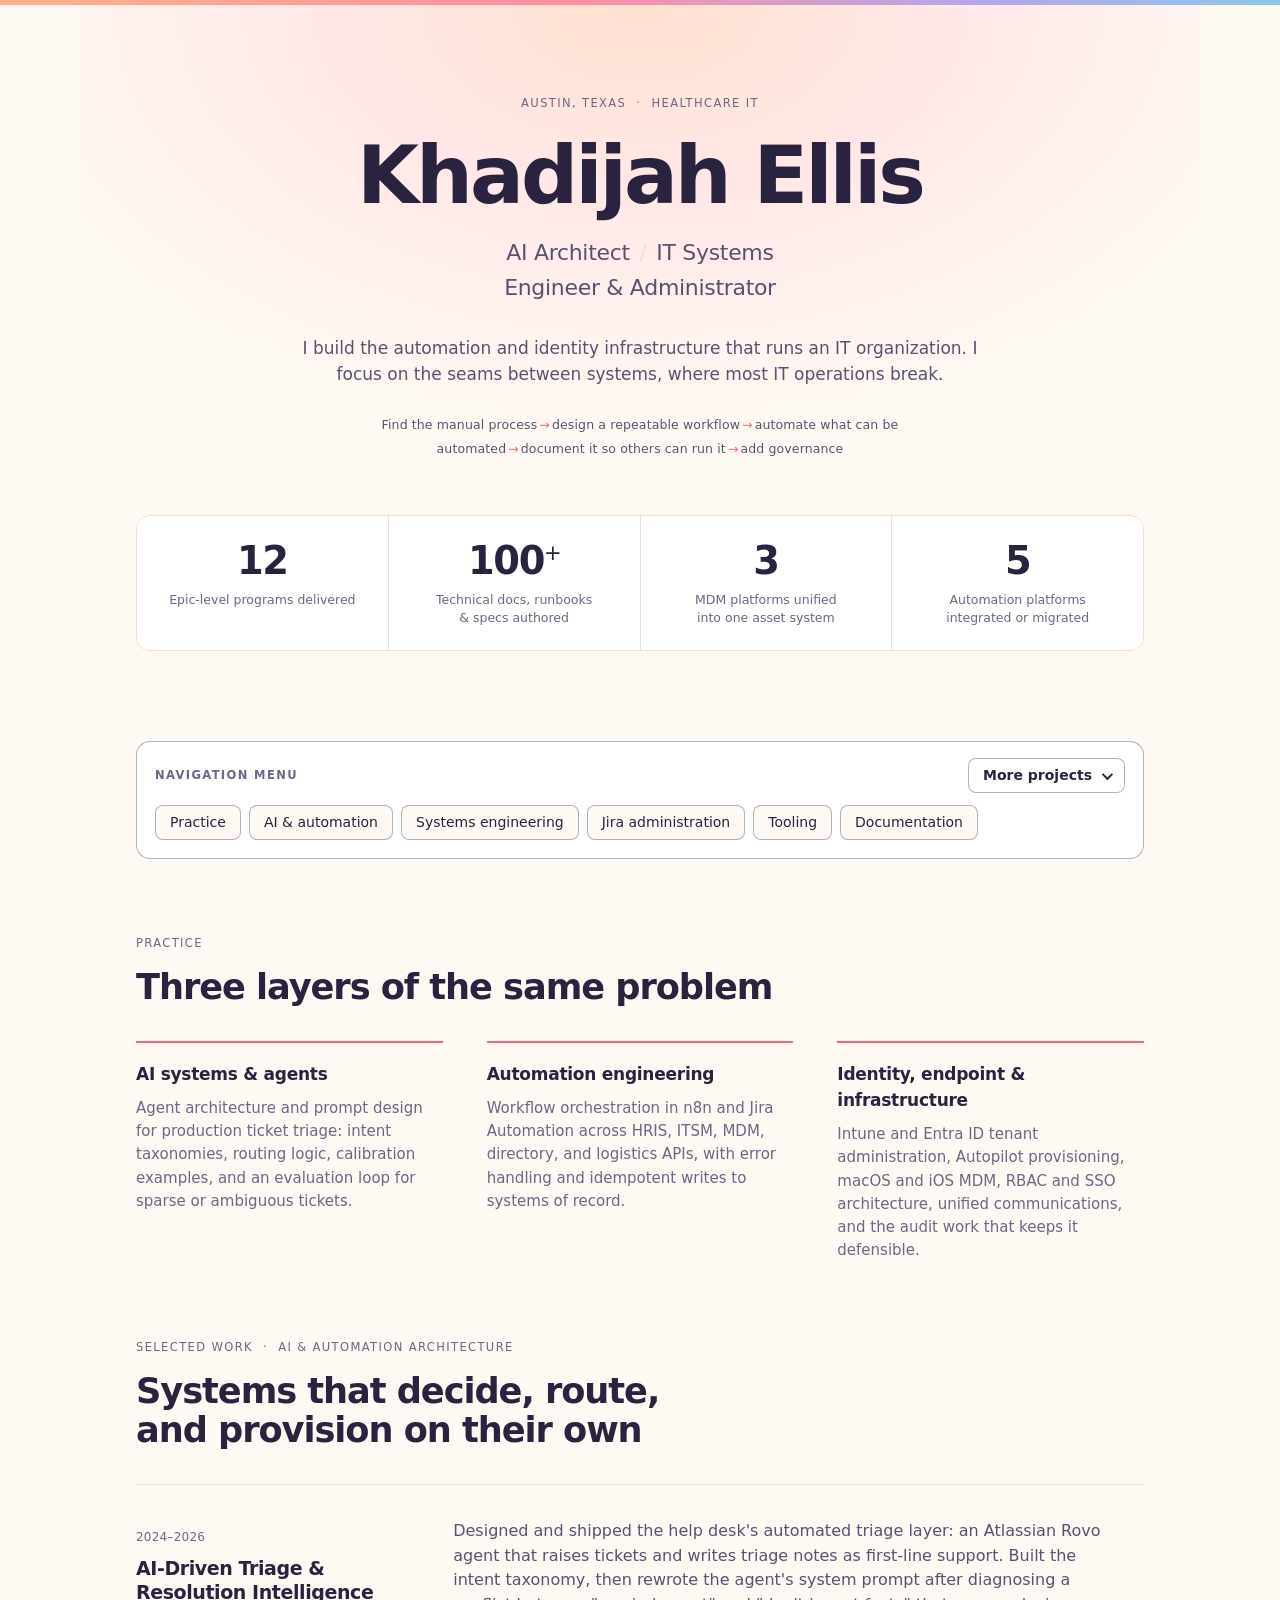
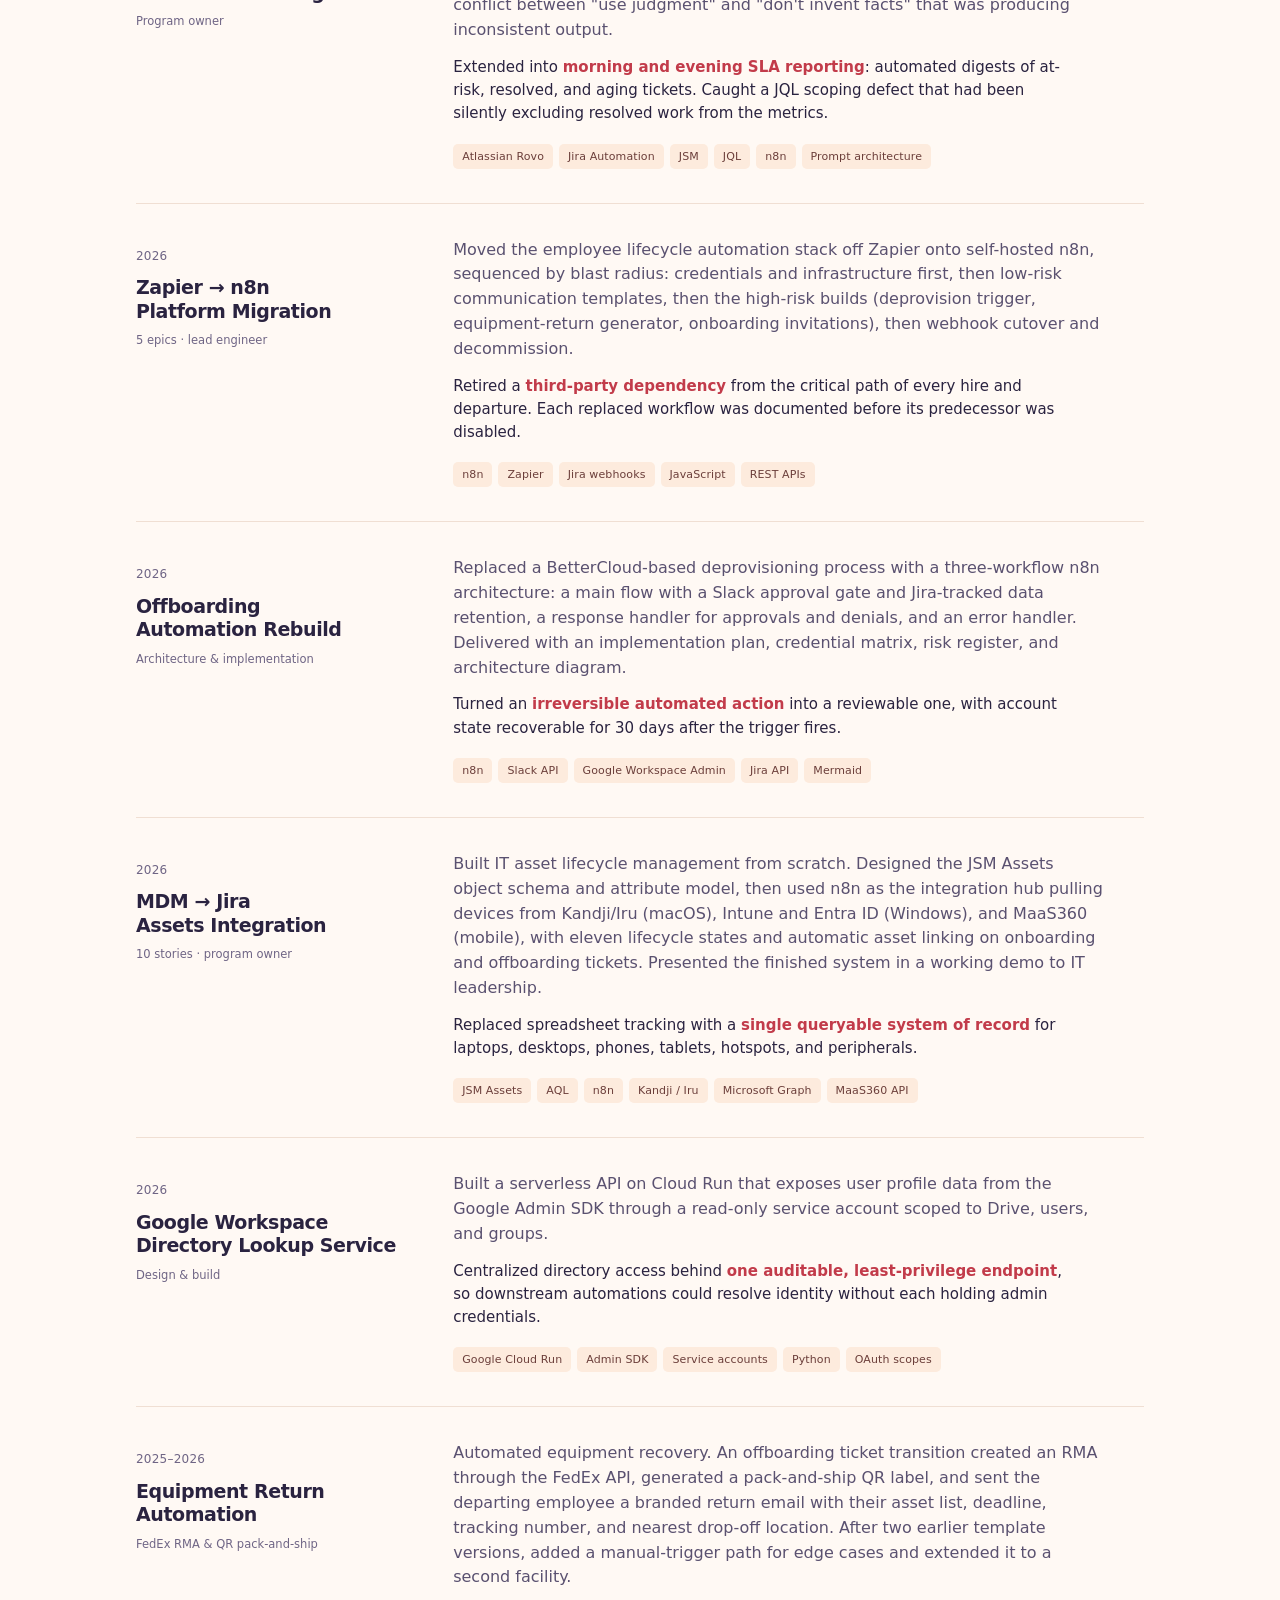
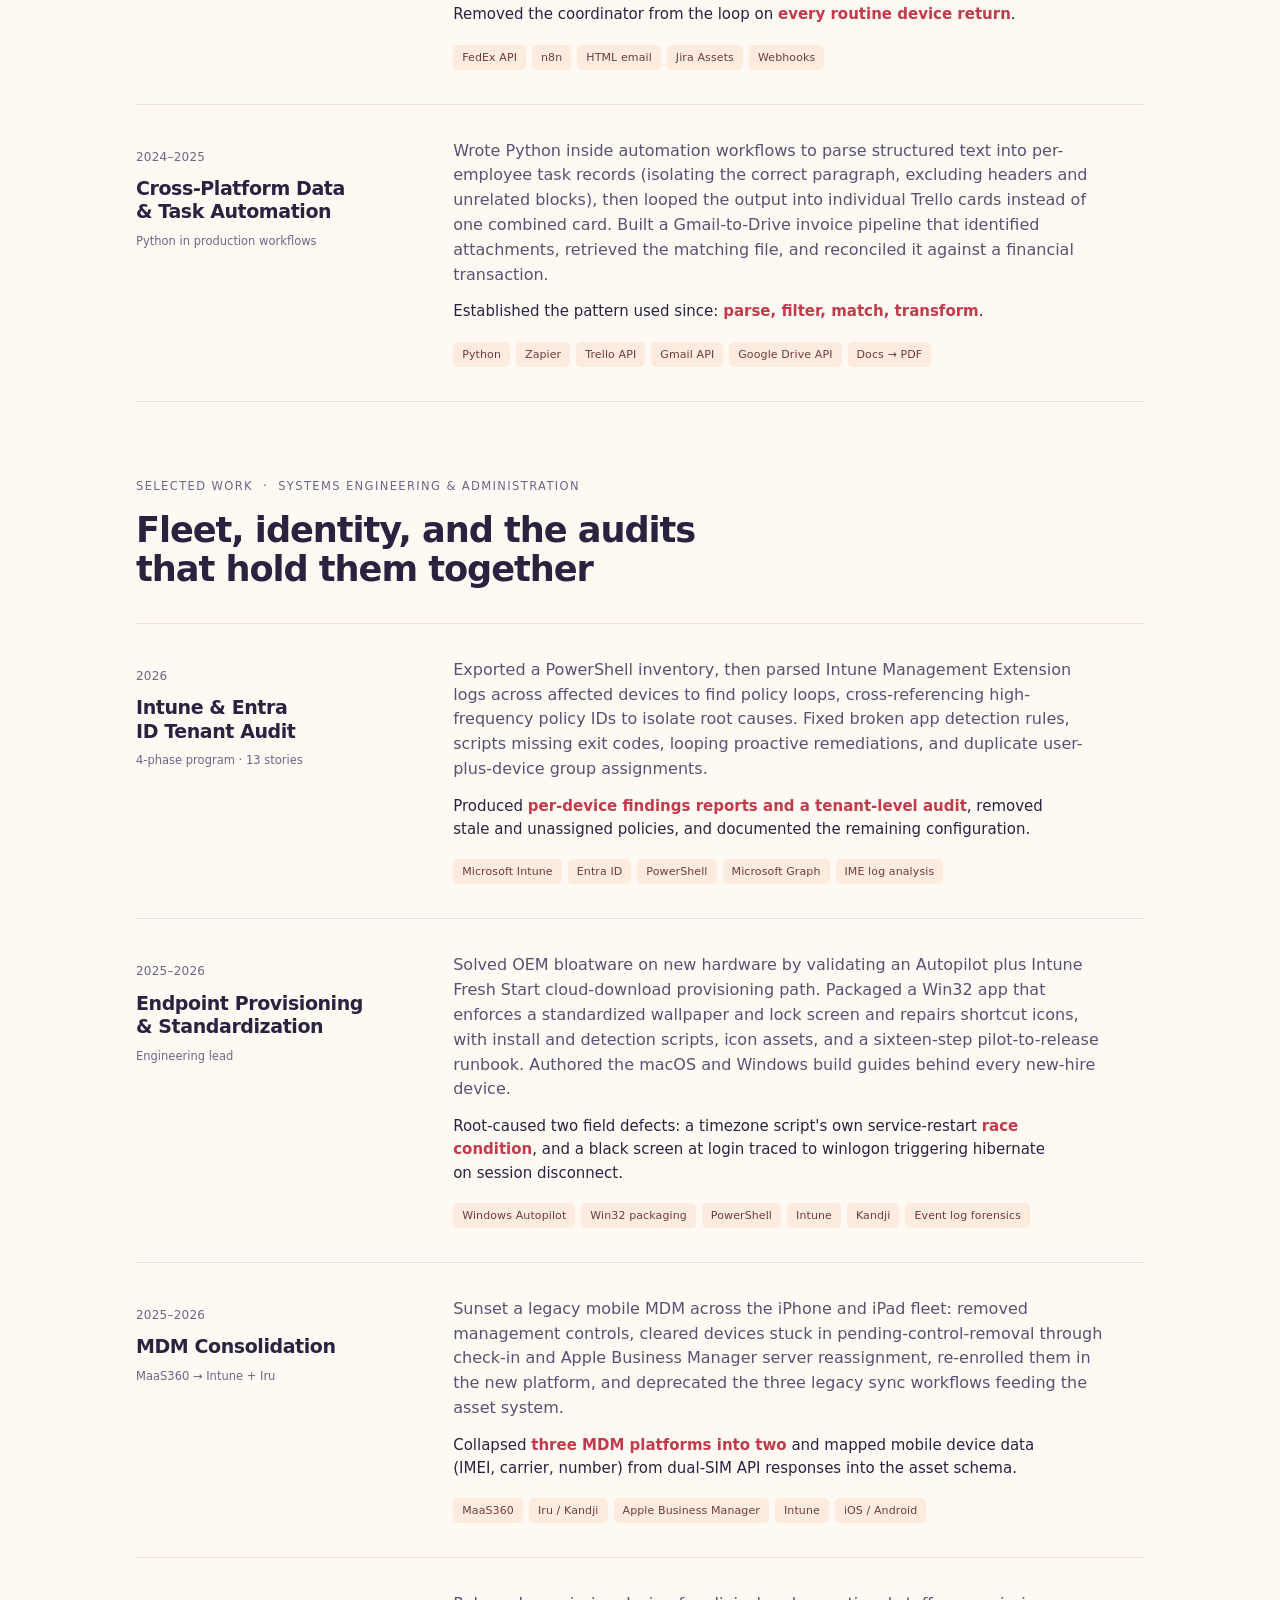
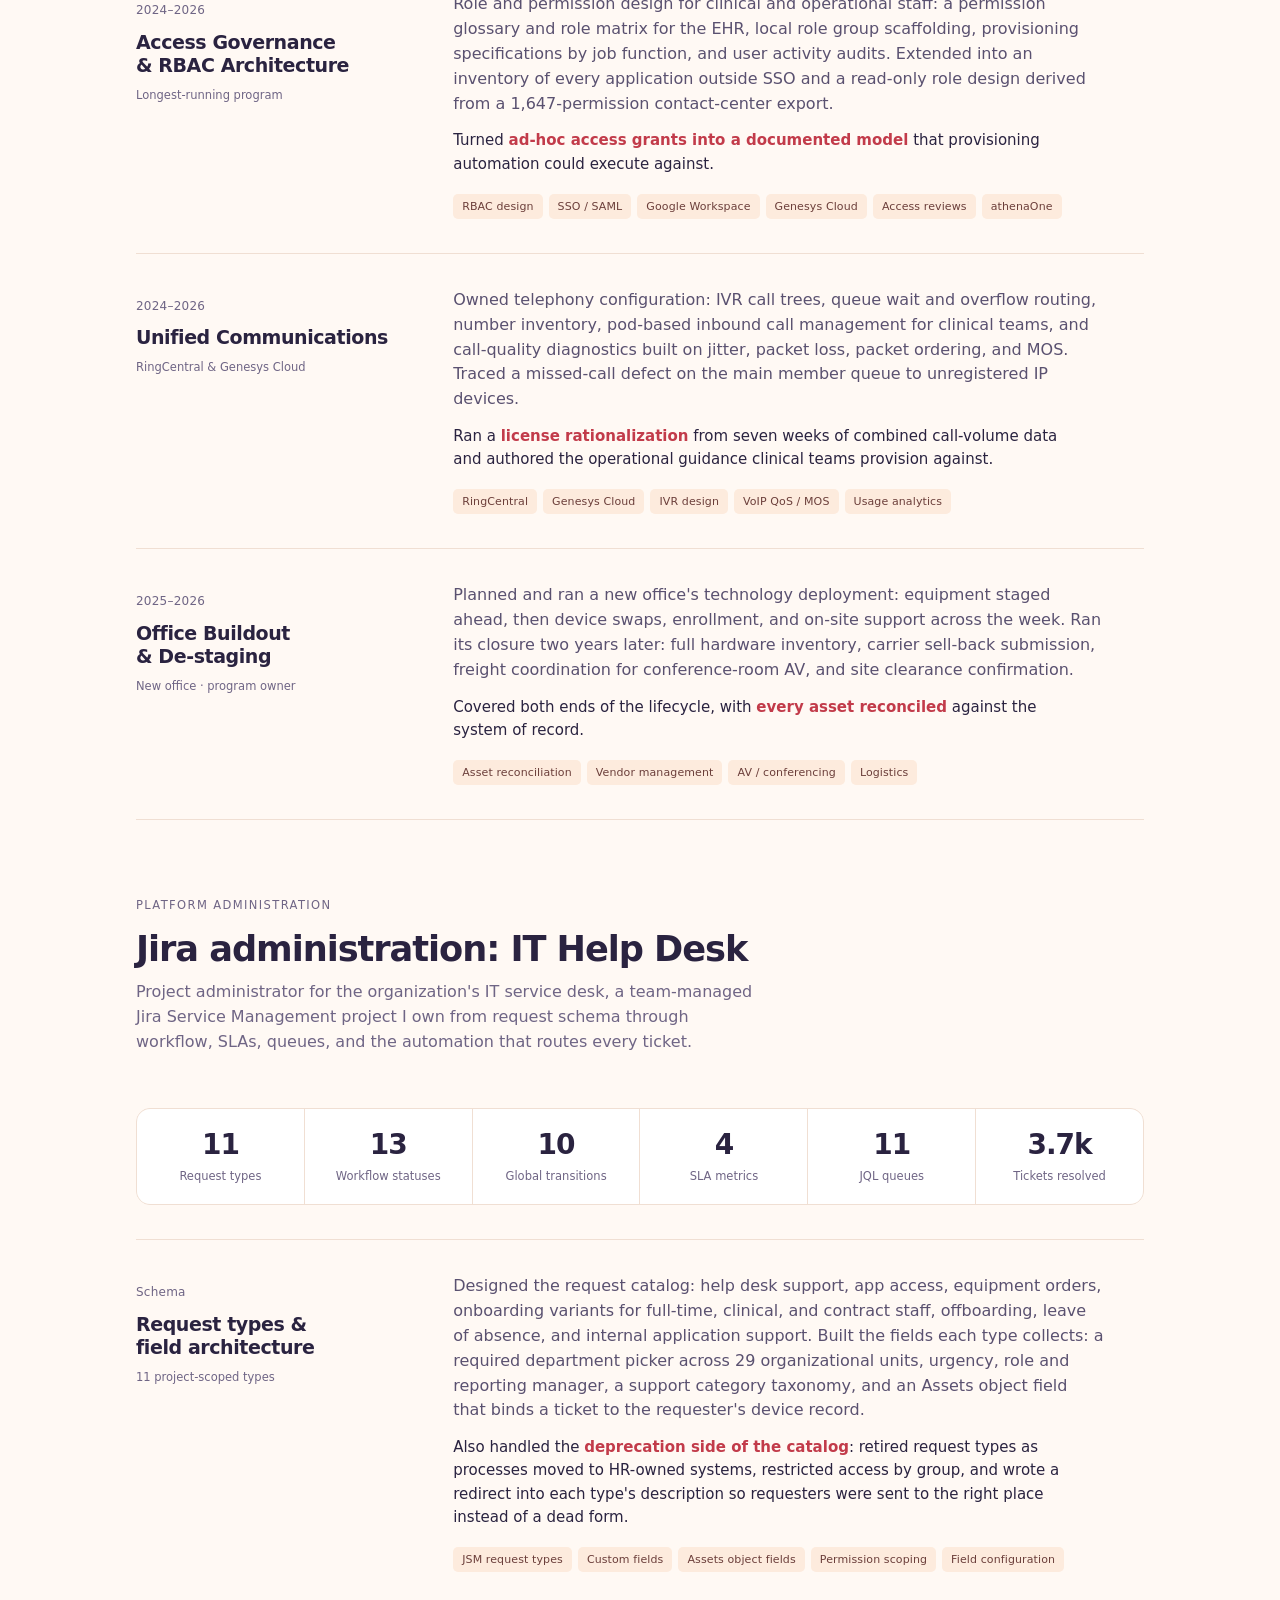
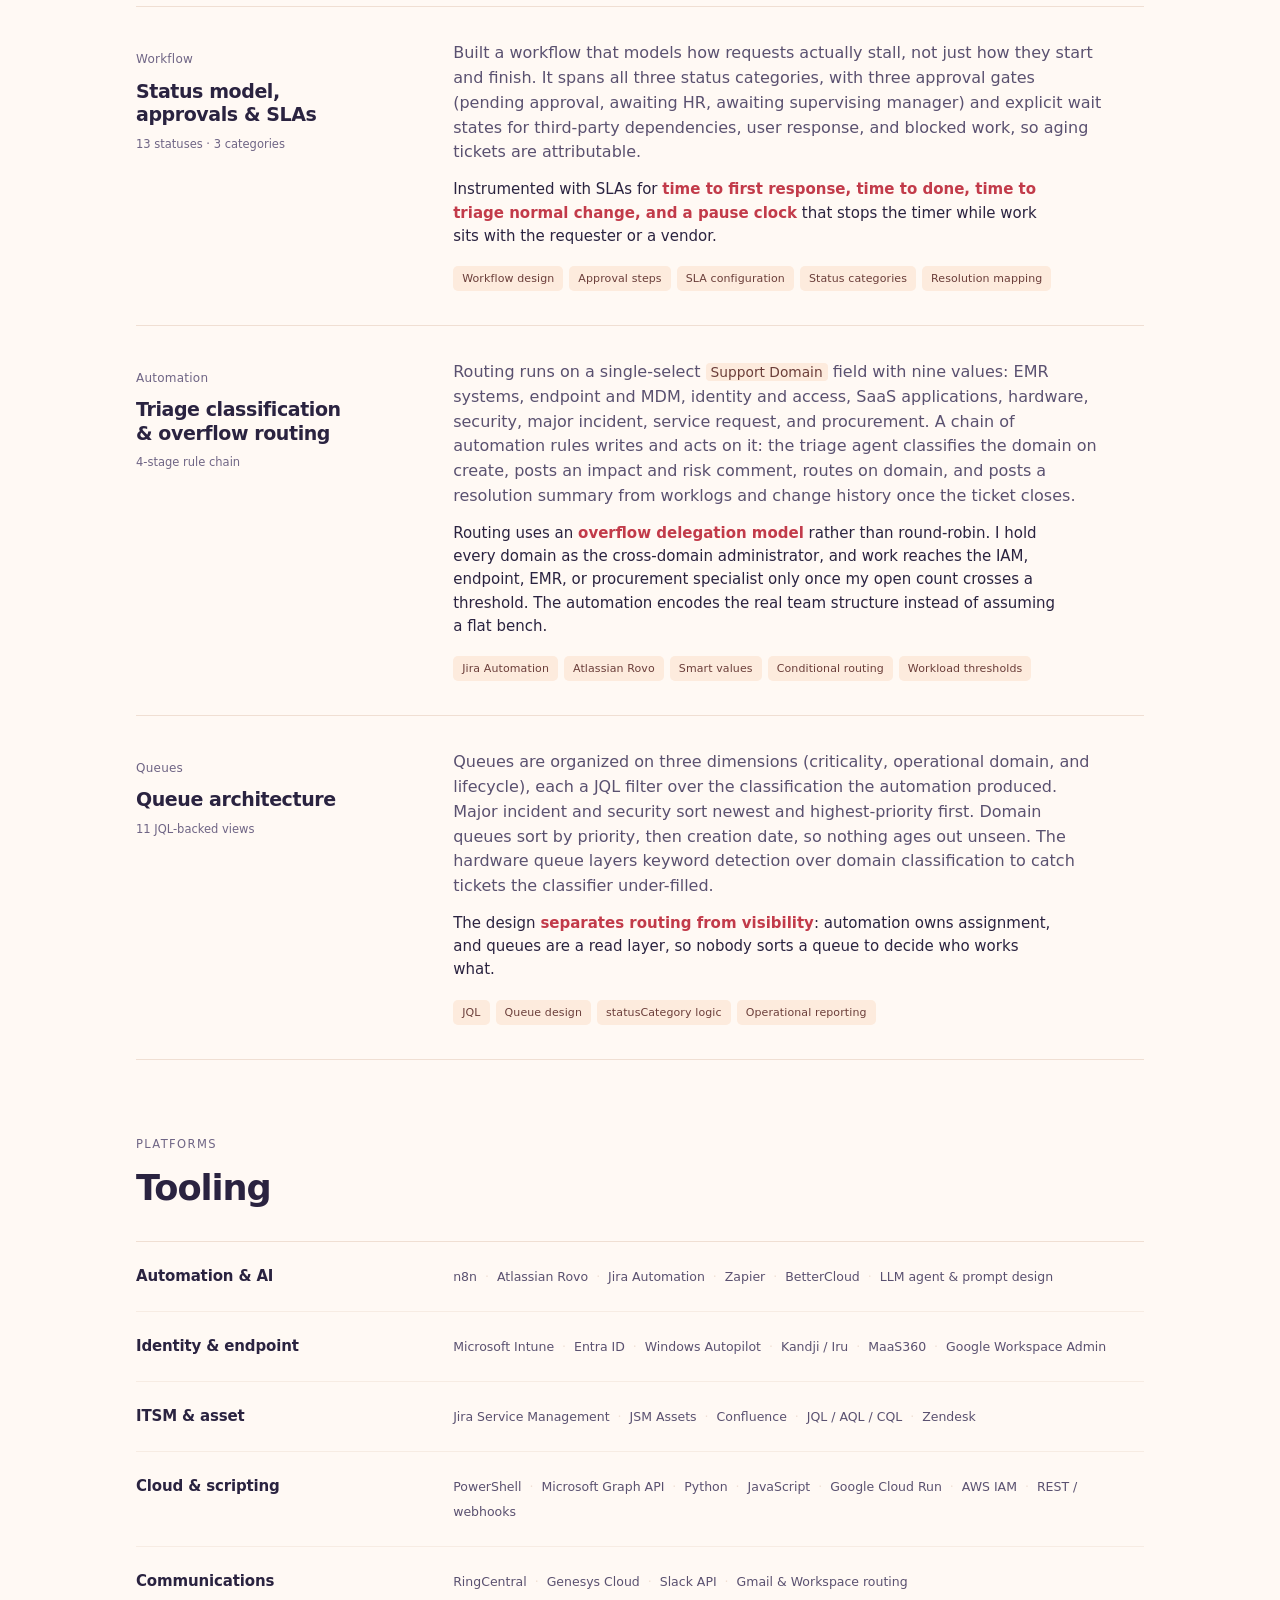
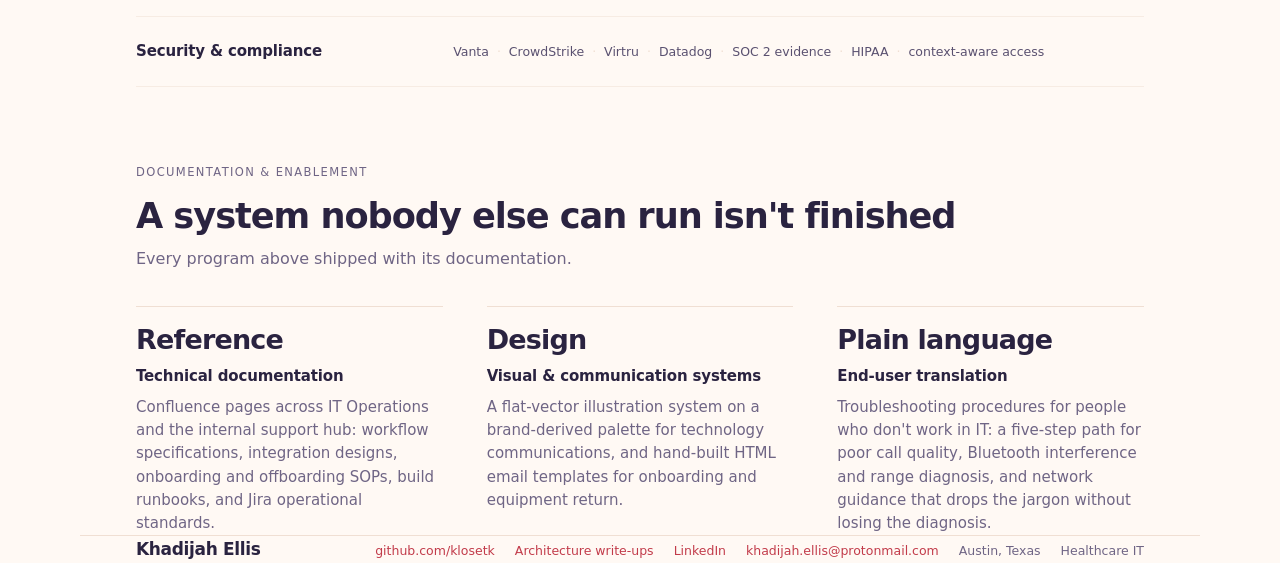
==== index.html @ 8020046f "Rename project folder to interior-design-system Moves brick-and-saddle-loft/ to interior-design-syst" ====
<!doctype html>
<html lang="en">
<head>
<meta charset="utf-8">
<title>Khadijah Ellis | IT Systems Engineer &amp; Automation Architect</title>
<meta name="description" content="Portfolio of Khadijah Ellis: IT automation, AI agents, identity and endpoint engineering, and Jira administration.">
<meta name="viewport" content="width=device-width, initial-scale=1">

<style>
  :root {
    /* Tokyo sunrise (light) */
    --ground:      #FFF9F4;
    --surface:     #FFFFFF;
    --ink:         #2A2340;
    --ink-2:       #5A5170;
    --ink-3:       #6F6585;
    --hairline:    #F0DFD3;
    --hairline-2:  #F7ECE3;
    --accent:      #F2677B;
    --accent-ink:  #C23B4A;
    --chip-bg:     #FDEBDD;
    --chip-ink:    #6B3E3A;
    --band: linear-gradient(90deg, #FFB38A 0%, #FF8FA3 45%, #B7A6E8 75%, #8EC5E8 100%);
    --glow: radial-gradient(60% 60% at 50% 0%, rgba(255,179,138,.35) 0%, rgba(255,143,163,.16) 45%, rgba(255,249,244,0) 100%);

    --sans: system-ui, -apple-system, "Segoe UI", Helvetica, Arial, sans-serif;
    --mono: var(--sans);

    --col: 1120px;
    --gutter: clamp(20px, 5vw, 56px);
  }

  /* Tokyo sunset (dark) */
  @media (prefers-color-scheme: dark) {
    :root:not([data-theme="light"]) {
      --ground:     #151022;
      --surface:    #1E1730;
      --ink:        #FFF1E8;
      --ink-2:      #D9CBDC;
      --ink-3:      #B0A2BD;
      --hairline:   #33284A;
      --hairline-2: #271E3B;
      --accent:     #FF8A5B;
      --accent-ink: #FFA67F;
      --chip-bg:    #2A2040;
      --chip-ink:   #D9C9E6;
      --band: linear-gradient(90deg, #FF9A62 0%, #E8506F 40%, #9B5DE5 75%, #3D4A9E 100%);
      --glow: radial-gradient(60% 60% at 50% 0%, rgba(232,80,111,.28) 0%, rgba(155,93,229,.14) 45%, rgba(21,16,34,0) 100%);
    }
  }

  :root[data-theme="dark"] {
    --ground:     #151022;
    --surface:    #1E1730;
    --ink:        #FFF1E8;
    --ink-2:      #D9CBDC;
    --ink-3:      #B0A2BD;
    --hairline:   #33284A;
    --hairline-2: #271E3B;
    --accent:     #FF8A5B;
    --accent-ink: #FFA67F;
    --chip-bg:    #2A2040;
    --chip-ink:   #D9C9E6;
    --band: linear-gradient(90deg, #FF9A62 0%, #E8506F 40%, #9B5DE5 75%, #3D4A9E 100%);
    --glow: radial-gradient(60% 60% at 50% 0%, rgba(232,80,111,.28) 0%, rgba(155,93,229,.14) 45%, rgba(21,16,34,0) 100%);
  }

  * { box-sizing: border-box; }

  body {
    margin: 0;
    border-top: 5px solid transparent;
    border-image: var(--band) 1;
    background: var(--ground);
    color: var(--ink);
    font-family: var(--sans);
    font-size: 17px;
    line-height: 1.55;
    -webkit-font-smoothing: antialiased;
    text-rendering: optimizeLegibility;
  }

  .wrap {
    max-width: var(--col);
    margin: 0 auto;
    padding: 0 var(--gutter);
  }

  a { color: var(--accent-ink); text-decoration: none; }
  a:hover { text-decoration: underline; text-underline-offset: 3px; }
  a:focus-visible {
    outline: 2px solid var(--accent);
    outline-offset: 3px;
    border-radius: 3px;
  }

  .eyebrow {
    font-family: var(--mono);
    font-size: 11.5px;
    font-weight: 500;
    letter-spacing: 0.12em;
    text-transform: uppercase;
    color: var(--ink-3);
    margin: 0;
  }

  /* ---------- Hero ---------- */

  .hero {
    background: var(--glow);
    padding: clamp(68px, 10vh, 124px) var(--gutter) clamp(44px, 6vh, 68px);
    text-align: center;
  }

  .hero h1 {
    margin: 22px 0 0;
    font-size: clamp(2.6rem, 7.2vw, 5rem);
    font-weight: 700;
    letter-spacing: -0.038em;
    line-height: 1.02;
    text-wrap: balance;
  }

  .roles {
    margin: 20px auto 0;
    font-size: clamp(1.0625rem, 2.3vw, 1.375rem);
    font-weight: 500;
    letter-spacing: -0.014em;
    color: var(--ink-2);
    max-width: 30ch;
    text-wrap: balance;
  }
  .roles .sep { color: var(--hairline); font-weight: 400; padding: 0 3px; }

  .positioning {
    margin: 30px auto 0;
    max-width: 64ch;
    font-size: 1.0625rem;
    color: var(--ink-2);
    text-wrap: pretty;
  }

  .method {
    margin: 26px auto 0;
    max-width: 66ch;
    font-family: var(--mono);
    font-size: 12.5px;
    line-height: 1.9;
    color: var(--ink-3);
    letter-spacing: 0.01em;
  }
  .method b { color: var(--ink-2); font-weight: 500; }
  .method .arrow { color: var(--accent); padding: 0 2px; }

  /* ---------- Metric band ---------- */

  .metrics {
    display: grid;
    grid-template-columns: repeat(4, 1fr);
    gap: 1px;
    margin: clamp(44px, 6vh, 72px) 0 0;
    background: var(--hairline);
    border: 1px solid var(--hairline);
    border-radius: 14px;
    overflow: hidden;
  }
  .metric {
    background: var(--surface);
    padding: 26px 20px 24px;
    text-align: center;
  }
  .metrics.six { grid-template-columns: repeat(6, 1fr); }
  .metrics.six .metric { padding: 22px 12px 20px; }
  .metrics.six .fig { font-size: clamp(1.375rem, 2.6vw, 1.75rem); }
  .metrics.six .cap { font-size: 11.5px; margin-top: 9px; }
  .metric .fig {
    display: block;
    font-size: clamp(1.75rem, 4vw, 2.4rem);
    font-weight: 600;
    letter-spacing: -0.035em;
    font-variant-numeric: tabular-nums;
    line-height: 1;
  }
  .metric .fig sup {
    font-size: 0.55em;
    font-weight: 500;
    top: -0.55em;
  }
  .metric .cap {
    display: block;
    margin-top: 11px;
    font-size: 12.5px;
    line-height: 1.4;
    color: var(--ink-3);
    text-wrap: balance;
  }

  /* ---------- Sections ---------- */

  section.wrap { padding-top: clamp(60px, 8.5vh, 104px); }

  .sec-head { margin-bottom: 34px; }
  .sec-head h2 {
    margin: 14px 0 0;
    font-size: clamp(1.6rem, 3.4vw, 2.2rem);
    font-weight: 600;
    letter-spacing: -0.03em;
    line-height: 1.12;
    text-wrap: balance;
  }
  .sec-head p.lede {
    margin: 12px 0 0;
    max-width: 62ch;
    color: var(--ink-3);
    font-size: 1rem;
  }

  /* ---------- Capability columns ---------- */

  .caps {
    display: grid;
    grid-template-columns: repeat(3, 1fr);
    gap: clamp(24px, 3.5vw, 44px);
  }
  .cap-col { border-top: 2px solid var(--accent); padding-top: 18px; }
  .cap-col h3 {
    margin: 0;
    font-size: 1.0625rem;
    font-weight: 600;
    letter-spacing: -0.015em;
  }
  .cap-col p {
    margin: 10px 0 0;
    font-size: 0.9375rem;
    color: var(--ink-3);
  }

  /* ---------- Project rows ---------- */

  .rows { border-top: 1px solid var(--hairline); }

  .row {
    display: grid;
    grid-template-columns: 266px 1fr;
    gap: clamp(20px, 4vw, 56px);
    padding: 34px 0;
    border-bottom: 1px solid var(--hairline);
  }

  .row-meta { padding-top: 3px; }
  .row-meta .yr {
    font-family: var(--mono);
    font-size: 12px;
    font-variant-numeric: tabular-nums;
    color: var(--ink-3);
    letter-spacing: 0.02em;
  }
  .row-meta h3 {
    margin: 9px 0 0;
    font-size: 1.1875rem;
    font-weight: 600;
    letter-spacing: -0.022em;
    line-height: 1.24;
    text-wrap: balance;
  }
  .row-meta .ref {
    display: block;
    margin-top: 9px;
    font-family: var(--mono);
    font-size: 11.5px;
    color: var(--ink-3);
  }

  .row-body p {
    margin: 0;
    color: var(--ink-2);
    font-size: 1rem;
    max-width: 64ch;
  }
  .row-body p.result {
    margin-top: 13px;
    font-size: 0.9375rem;
    color: var(--ink);
    max-width: 64ch;
  }
  .row-body p.result strong {
    font-weight: 600;
    color: var(--accent-ink);
  }
  .row-body code {
    font-family: var(--mono);
    font-size: 0.86em;
    background: var(--chip-bg);
    color: var(--chip-ink);
    padding: 1px 5px;
    border-radius: 4px;
  }

  .chips {
    display: flex;
    flex-wrap: wrap;
    gap: 6px;
    margin: 18px 0 0;
    padding: 0;
    list-style: none;
  }
  .chips li {
    font-family: var(--mono);
    font-size: 11px;
    letter-spacing: 0.01em;
    background: var(--chip-bg);
    color: var(--chip-ink);
    padding: 4px 9px;
    border-radius: 5px;
    white-space: nowrap;
  }

  /* ---------- Stack ---------- */

  .stack { border-top: 1px solid var(--hairline); margin: 0; }
  .stack-row {
    display: grid;
    grid-template-columns: 266px 1fr;
    gap: clamp(20px, 4vw, 56px);
    padding: 22px 0;
    border-bottom: 1px solid var(--hairline-2);
    align-items: baseline;
  }
  .stack-row dt {
    font-size: 0.9375rem;
    font-weight: 600;
    letter-spacing: -0.01em;
  }
  .stack-row dd {
    margin: 0;
    font-family: var(--mono);
    font-size: 12.5px;
    line-height: 2;
    color: var(--ink-2);
  }
  .stack-row dd span.d { color: var(--hairline); padding: 0 4px; }

  /* ---------- Enablement / footer ---------- */

  .three {
    display: grid;
    grid-template-columns: repeat(3, 1fr);
    gap: clamp(24px, 3.5vw, 44px);
  }
  .w-item { border-top: 1px solid var(--hairline); padding-top: 18px; }
  .w-item .fig {
    display: block;
    font-size: 1.6875rem;
    font-weight: 600;
    letter-spacing: -0.03em;
    font-variant-numeric: tabular-nums;
    line-height: 1.1;
  }
  .w-item h3 {
    margin: 10px 0 0;
    font-size: 0.9375rem;
    font-weight: 600;
    letter-spacing: -0.01em;
  }
  .w-item p {
    margin: 8px 0 0;
    font-size: 0.9375rem;
    color: var(--ink-3);
  }

  footer {
    margin-top: clamp(68px, 9vh, 108px);
    border-top: 1px solid var(--hairline);
    padding: 40px 0 68px;
    display: flex;
    flex-wrap: wrap;
    gap: 16px 40px;
    align-items: baseline;
    justify-content: space-between;
  }
  footer .name {
    font-size: 1.0625rem;
    font-weight: 600;
    letter-spacing: -0.02em;
  }
  footer .meta {
    font-family: var(--mono);
    font-size: 12.5px;
    color: var(--ink-3);
    display: flex;
    flex-wrap: wrap;
    gap: 8px 20px;
  }

  @media (max-width: 940px) {
    .metrics { grid-template-columns: repeat(2, 1fr); }
    .metrics.six { grid-template-columns: repeat(3, 1fr); }
    .caps, .three { grid-template-columns: 1fr; gap: 26px; }
  }

  @media (max-width: 720px) {
    body { font-size: 16px; }
    .row, .stack-row { grid-template-columns: 1fr; gap: 14px; }
    .stack-row { padding: 18px 0; }
    .method { text-align: left; }
  }

  @media (prefers-reduced-motion: reduce) {
    * { animation: none !important; transition: none !important; }
  }
</style>
<link rel="stylesheet" href="site-nav.css">
</head>
<body>

<main>

  <header class="hero wrap">
    <p class="eyebrow">Austin, Texas &nbsp;·&nbsp; Healthcare IT</p>
    <h1>Khadijah Ellis</h1>
    <p class="roles">AI Architect <span class="sep">/</span> IT Systems Engineer &amp; Administrator</p>
    <p class="positioning">
      I build the automation and identity infrastructure that runs an IT organization. I focus on
      the seams between systems, where most IT operations break.
    </p>
    <p class="method">
      <b>Find the manual process</b><span class="arrow">→</span><b>design a repeatable workflow</b><span class="arrow">→</span><b>automate what can be automated</b><span class="arrow">→</span><b>document it so others can run it</b><span class="arrow">→</span><b>add governance</b>
    </p>

    <div class="metrics">
      <div class="metric">
        <span class="fig">12</span>
        <span class="cap">Epic-level programs delivered</span>
      </div>
      <div class="metric">
        <span class="fig">100<sup>+</sup></span>
        <span class="cap">Technical docs, runbooks &amp; specs authored</span>
      </div>
      <div class="metric">
        <span class="fig">3</span>
        <span class="cap">MDM platforms unified into one asset system</span>
      </div>
      <div class="metric">
        <span class="fig">5</span>
        <span class="cap">Automation platforms integrated or migrated</span>
      </div>
    </div>
  </header>

  <nav class="sn-static wrap" aria-label="Navigation menu">
    <div class="sn-card">
      <div class="sn-head">
        <p class="sn-title">Navigation menu</p>
        <details class="sn-more"><summary>More projects</summary><div class="sn-drop"><a href="./" aria-current="page"><strong>Portfolio home</strong><span class="d">IT automation, identity, and Jira administration</span></a><a href="interior-design-system/"><strong>Interior Design System</strong><span class="d">AI prompt architecture, tested on a loft</span></a><a href="https://github.com/klosetk/it-automation-portfolio" target="_blank" rel="noopener noreferrer"><strong>Architecture write-ups</strong><span class="d">IT automation write-ups on GitHub</span></a></div></details>
      </div>
      <div class="sn-links"><a href="#practice">Practice</a><a href="#ai-automation">AI &amp; automation</a><a href="#systems">Systems engineering</a><a href="#jira">Jira administration</a><a href="#tooling">Tooling</a><a href="#docs">Documentation</a></div>
    </div>
  </nav>

  <section class="wrap" id="practice">
    <div class="sec-head">
      <p class="eyebrow">Practice</p>
      <h2>Three layers of the same problem</h2>
    </div>

    <div class="caps">
      <div class="cap-col">
        <h3>AI systems &amp; agents</h3>
        <p>
          Agent architecture and prompt design for production ticket triage: intent taxonomies,
          routing logic, calibration examples, and an evaluation loop for sparse or ambiguous
          tickets.
        </p>
      </div>
      <div class="cap-col">
        <h3>Automation engineering</h3>
        <p>
          Workflow orchestration in n8n and Jira Automation across HRIS, ITSM, MDM, directory, and
          logistics APIs, with error handling and idempotent writes to systems of record.
        </p>
      </div>
      <div class="cap-col">
        <h3>Identity, endpoint &amp; infrastructure</h3>
        <p>
          Intune and Entra ID tenant administration, Autopilot provisioning, macOS and iOS MDM, RBAC
          and SSO architecture, unified communications, and the audit work that keeps it defensible.
        </p>
      </div>
    </div>
  </section>

  <section class="wrap" id="ai-automation">
    <div class="sec-head">
      <p class="eyebrow">Selected work &nbsp;·&nbsp; AI &amp; automation architecture</p>
      <h2>Systems that decide, route, and provision on their own</h2>
    </div>

    <div class="rows">

      <article class="row">
        <div class="row-meta">
          <span class="yr">2024–2026</span>
          <h3>AI-Driven Triage &amp; Resolution Intelligence</h3>
          <span class="ref">Program owner</span>
        </div>
        <div class="row-body">
          <p>
            Designed and shipped the help desk's automated triage layer: an Atlassian Rovo agent
            that raises tickets and writes triage notes as first-line support. Built the intent
            taxonomy, then rewrote the agent's system prompt after diagnosing a conflict between
            "use judgment" and "don't invent facts" that was producing inconsistent output.
          </p>
          <p class="result">
            Extended into <strong>morning and evening SLA reporting</strong>: automated digests of
            at-risk, resolved, and aging tickets. Caught a JQL scoping defect that had been silently
            excluding resolved work from the metrics.
          </p>
          <ul class="chips">
            <li>Atlassian Rovo</li><li>Jira Automation</li><li>JSM</li><li>JQL</li><li>n8n</li><li>Prompt architecture</li>
          </ul>
        </div>
      </article>

      <article class="row">
        <div class="row-meta">
          <span class="yr">2026</span>
          <h3>Zapier → n8n Platform Migration</h3>
          <span class="ref">5 epics · lead engineer</span>
        </div>
        <div class="row-body">
          <p>
            Moved the employee lifecycle automation stack off Zapier onto self-hosted n8n, sequenced
            by blast radius: credentials and infrastructure first, then low-risk communication
            templates, then the high-risk builds (deprovision trigger, equipment-return generator,
            onboarding invitations), then webhook cutover and decommission.
          </p>
          <p class="result">
            Retired a <strong>third-party dependency</strong> from the critical path of every hire
            and departure. Each replaced workflow was documented before its predecessor was
            disabled.
          </p>
          <ul class="chips">
            <li>n8n</li><li>Zapier</li><li>Jira webhooks</li><li>JavaScript</li><li>REST APIs</li>
          </ul>
        </div>
      </article>

      <article class="row">
        <div class="row-meta">
          <span class="yr">2026</span>
          <h3>Offboarding Automation Rebuild</h3>
          <span class="ref">Architecture &amp; implementation</span>
        </div>
        <div class="row-body">
          <p>
            Replaced a BetterCloud-based deprovisioning process with a three-workflow n8n
            architecture: a main flow with a Slack approval gate and Jira-tracked data retention, a
            response handler for approvals and denials, and an error handler. Delivered with an
            implementation plan, credential matrix, risk register, and architecture diagram.
          </p>
          <p class="result">
            Turned an <strong>irreversible automated action</strong> into a reviewable one, with
            account state recoverable for 30 days after the trigger fires.
          </p>
          <ul class="chips">
            <li>n8n</li><li>Slack API</li><li>Google Workspace Admin</li><li>Jira API</li><li>Mermaid</li>
          </ul>
        </div>
      </article>

      <article class="row">
        <div class="row-meta">
          <span class="yr">2026</span>
          <h3>MDM → Jira Assets Integration</h3>
          <span class="ref">10 stories · program owner</span>
        </div>
        <div class="row-body">
          <p>
            Built IT asset lifecycle management from scratch. Designed the JSM Assets object schema and attribute model, then used n8n as the integration hub pulling devices from
            Kandji/Iru (macOS), Intune and Entra ID (Windows), and MaaS360 (mobile), with eleven
            lifecycle states and automatic asset linking on onboarding and offboarding tickets.
            Presented the finished system in a working demo to IT leadership.
          </p>
          <p class="result">
            Replaced spreadsheet tracking with a <strong>single queryable system of record</strong>
            for laptops, desktops, phones, tablets, hotspots, and peripherals.
          </p>
          <ul class="chips">
            <li>JSM Assets</li><li>AQL</li><li>n8n</li><li>Kandji / Iru</li><li>Microsoft Graph</li><li>MaaS360 API</li>
          </ul>
        </div>
      </article>

      <article class="row">
        <div class="row-meta">
          <span class="yr">2026</span>
          <h3>Google Workspace Directory Lookup Service</h3>
          <span class="ref">Design &amp; build</span>
        </div>
        <div class="row-body">
          <p>
            Built a serverless API on Cloud Run that exposes user profile data from the Google Admin
            SDK through a read-only service account scoped to Drive, users, and groups.
          </p>
          <p class="result">
            Centralized directory access behind <strong>one auditable, least-privilege
            endpoint</strong>, so downstream automations could resolve identity without each holding
            admin credentials.
          </p>
          <ul class="chips">
            <li>Google Cloud Run</li><li>Admin SDK</li><li>Service accounts</li><li>Python</li><li>OAuth scopes</li>
          </ul>
        </div>
      </article>

      <article class="row">
        <div class="row-meta">
          <span class="yr">2025–2026</span>
          <h3>Equipment Return Automation</h3>
          <span class="ref">FedEx RMA &amp; QR pack-and-ship</span>
        </div>
        <div class="row-body">
          <p>
            Automated equipment recovery. An offboarding ticket transition created an RMA through
            the FedEx API, generated a pack-and-ship QR label, and sent the departing employee a
            branded return email with their asset list, deadline, tracking number, and nearest
            drop-off location. After two earlier template versions, added a manual-trigger path for
            edge cases and extended it to a second facility.
          </p>
          <p class="result">
            Removed the coordinator from the loop on <strong>every routine device return</strong>.
          </p>
          <ul class="chips">
            <li>FedEx API</li><li>n8n</li><li>HTML email</li><li>Jira Assets</li><li>Webhooks</li>
          </ul>
        </div>
      </article>

      <article class="row">
        <div class="row-meta">
          <span class="yr">2024–2025</span>
          <h3>Cross-Platform Data &amp; Task Automation</h3>
          <span class="ref">Python in production workflows</span>
        </div>
        <div class="row-body">
          <p>
            Wrote Python inside automation workflows to parse structured text into per-employee task
            records (isolating the correct paragraph, excluding headers and unrelated blocks), then
            looped the output into individual Trello cards instead of one combined card. Built a
            Gmail-to-Drive invoice pipeline that identified attachments, retrieved the matching
            file, and reconciled it against a financial transaction.
          </p>
          <p class="result">
            Established the pattern used since: <strong>parse, filter, match, transform</strong>.
          </p>
          <ul class="chips">
            <li>Python</li><li>Zapier</li><li>Trello API</li><li>Gmail API</li><li>Google Drive API</li><li>Docs → PDF</li>
          </ul>
        </div>
      </article>

    </div>
  </section>

  <section class="wrap" id="systems">
    <div class="sec-head">
      <p class="eyebrow">Selected work &nbsp;·&nbsp; Systems engineering &amp; administration</p>
      <h2>Fleet, identity, and the audits that hold them together</h2>
    </div>

    <div class="rows">

      <article class="row">
        <div class="row-meta">
          <span class="yr">2026</span>
          <h3>Intune &amp; Entra ID Tenant Audit</h3>
          <span class="ref">4-phase program · 13 stories</span>
        </div>
        <div class="row-body">
          <p>
            Exported a PowerShell inventory, then parsed Intune Management Extension logs across
            affected devices to find policy loops, cross-referencing high-frequency policy IDs to
            isolate root causes. Fixed broken app detection rules, scripts missing exit codes,
            looping proactive remediations, and duplicate user-plus-device group assignments.
          </p>
          <p class="result">
            Produced <strong>per-device findings reports and a tenant-level audit</strong>, removed
            stale and unassigned policies, and documented the remaining configuration.
          </p>
          <ul class="chips">
            <li>Microsoft Intune</li><li>Entra ID</li><li>PowerShell</li><li>Microsoft Graph</li><li>IME log analysis</li>
          </ul>
        </div>
      </article>

      <article class="row">
        <div class="row-meta">
          <span class="yr">2025–2026</span>
          <h3>Endpoint Provisioning &amp; Standardization</h3>
          <span class="ref">Engineering lead</span>
        </div>
        <div class="row-body">
          <p>
            Solved OEM bloatware on new hardware by validating an Autopilot plus Intune Fresh Start
            cloud-download provisioning path. Packaged a Win32 app that enforces a standardized
            wallpaper and lock screen and repairs shortcut icons, with install and detection
            scripts, icon assets, and a sixteen-step pilot-to-release runbook. Authored the macOS
            and Windows build guides behind every new-hire device.
          </p>
          <p class="result">
            Root-caused two field defects: a timezone script's own service-restart <strong>race
            condition</strong>, and a black screen at login traced to winlogon triggering hibernate
            on session disconnect.
          </p>
          <ul class="chips">
            <li>Windows Autopilot</li><li>Win32 packaging</li><li>PowerShell</li><li>Intune</li><li>Kandji</li><li>Event log forensics</li>
          </ul>
        </div>
      </article>

      <article class="row">
        <div class="row-meta">
          <span class="yr">2025–2026</span>
          <h3>MDM Consolidation</h3>
          <span class="ref">MaaS360 → Intune + Iru</span>
        </div>
        <div class="row-body">
          <p>
            Sunset a legacy mobile MDM across the iPhone and iPad fleet: removed management
            controls, cleared devices stuck in pending-control-removal through check-in and Apple
            Business Manager server reassignment, re-enrolled them in the new platform, and
            deprecated the three legacy sync workflows feeding the asset system.
          </p>
          <p class="result">
            Collapsed <strong>three MDM platforms into two</strong> and mapped mobile device data
            (IMEI, carrier, number) from dual-SIM API responses into the asset schema.
          </p>
          <ul class="chips">
            <li>MaaS360</li><li>Iru / Kandji</li><li>Apple Business Manager</li><li>Intune</li><li>iOS / Android</li>
          </ul>
        </div>
      </article>

      <article class="row">
        <div class="row-meta">
          <span class="yr">2024–2026</span>
          <h3>Access Governance &amp; RBAC Architecture</h3>
          <span class="ref">Longest-running program</span>
        </div>
        <div class="row-body">
          <p>
            Role and permission design for clinical and operational staff: a permission glossary and
            role matrix for the EHR, local role group scaffolding, provisioning specifications by
            job function, and user activity audits. Extended into an inventory of every application
            outside SSO and a read-only role design derived from a 1,647-permission contact-center
            export.
          </p>
          <p class="result">
            Turned <strong>ad-hoc access grants into a documented model</strong> that provisioning
            automation could execute against.
          </p>
          <ul class="chips">
            <li>RBAC design</li><li>SSO / SAML</li><li>Google Workspace</li><li>Genesys Cloud</li><li>Access reviews</li><li>athenaOne</li>
          </ul>
        </div>
      </article>

      <article class="row">
        <div class="row-meta">
          <span class="yr">2024–2026</span>
          <h3>Unified Communications</h3>
          <span class="ref">RingCentral &amp; Genesys Cloud</span>
        </div>
        <div class="row-body">
          <p>
            Owned telephony configuration: IVR call trees, queue wait and overflow routing, number
            inventory, pod-based inbound call management for clinical teams, and call-quality
            diagnostics built on jitter, packet loss, packet ordering, and MOS. Traced a missed-call
            defect on the main member queue to unregistered IP devices.
          </p>
          <p class="result">
            Ran a <strong>license rationalization</strong> from seven weeks of combined call-volume
            data and authored the operational guidance clinical teams provision against.
          </p>
          <ul class="chips">
            <li>RingCentral</li><li>Genesys Cloud</li><li>IVR design</li><li>VoIP QoS / MOS</li><li>Usage analytics</li>
          </ul>
        </div>
      </article>

      <article class="row">
        <div class="row-meta">
          <span class="yr">2025–2026</span>
          <h3>Office Buildout &amp; De-staging</h3>
          <span class="ref">New office · program owner</span>
        </div>
        <div class="row-body">
          <p>
            Planned and ran a new office's technology deployment: equipment staged ahead, then device swaps, enrollment, and on-site support across the week. Ran its closure two
            years later: full hardware inventory, carrier sell-back submission, freight coordination
            for conference-room AV, and site clearance confirmation.
          </p>
          <p class="result">
            Covered both ends of the lifecycle, with <strong>every asset reconciled</strong> against
            the system of record.
          </p>
          <ul class="chips">
            <li>Asset reconciliation</li><li>Vendor management</li><li>AV / conferencing</li><li>Logistics</li>
          </ul>
        </div>
      </article>

    </div>
  </section>

  <section class="wrap" id="jira">
    <div class="sec-head">
      <p class="eyebrow">Platform administration</p>
      <h2>Jira administration: IT Help Desk</h2>
      <p class="lede">
        Project administrator for the organization's IT service desk, a team-managed Jira Service
        Management project I own from request schema through workflow, SLAs, queues, and the
        automation that routes every ticket.
      </p>
    </div>

    <div class="metrics six">
      <div class="metric">
        <span class="fig">11</span>
        <span class="cap">Request types</span>
      </div>
      <div class="metric">
        <span class="fig">13</span>
        <span class="cap">Workflow statuses</span>
      </div>
      <div class="metric">
        <span class="fig">10</span>
        <span class="cap">Global transitions</span>
      </div>
      <div class="metric">
        <span class="fig">4</span>
        <span class="cap">SLA metrics</span>
      </div>
      <div class="metric">
        <span class="fig">11</span>
        <span class="cap">JQL queues</span>
      </div>
      <div class="metric">
        <span class="fig">3.7k</span>
        <span class="cap">Tickets resolved</span>
      </div>
    </div>

    <div class="rows" style="margin-top: 34px;">

      <article class="row">
        <div class="row-meta">
          <span class="yr">Schema</span>
          <h3>Request types &amp; field architecture</h3>
          <span class="ref">11 project-scoped types</span>
        </div>
        <div class="row-body">
          <p>
            Designed the request catalog: help desk support, app access, equipment orders,
            onboarding variants for full-time, clinical, and contract staff, offboarding, leave of
            absence, and internal application support. Built the fields each type collects: a
            required department picker across 29 organizational units, urgency, role and reporting
            manager, a support category taxonomy, and an Assets object field that binds a ticket to
            the requester's device record.
          </p>
          <p class="result">
            Also handled the <strong>deprecation side of the catalog</strong>: retired request types
            as processes moved to HR-owned systems, restricted access by group, and wrote a redirect
            into each type's description so requesters were sent to the right place instead of a
            dead form.
          </p>
          <ul class="chips">
            <li>JSM request types</li><li>Custom fields</li><li>Assets object fields</li><li>Permission scoping</li><li>Field configuration</li>
          </ul>
        </div>
      </article>

      <article class="row">
        <div class="row-meta">
          <span class="yr">Workflow</span>
          <h3>Status model, approvals &amp; SLAs</h3>
          <span class="ref">13 statuses · 3 categories</span>
        </div>
        <div class="row-body">
          <p>
            Built a workflow that models how requests actually stall, not just how they start and
            finish. It spans all three status categories, with three approval gates (pending
            approval, awaiting HR, awaiting supervising manager) and explicit wait states for
            third-party dependencies, user response, and blocked work, so aging tickets are
            attributable.
          </p>
          <p class="result">
            Instrumented with SLAs for <strong>time to first response, time to done, time to triage
            normal change, and a pause clock</strong> that stops the timer while work sits with the
            requester or a vendor.
          </p>
          <ul class="chips">
            <li>Workflow design</li><li>Approval steps</li><li>SLA configuration</li><li>Status categories</li><li>Resolution mapping</li>
          </ul>
        </div>
      </article>

      <article class="row">
        <div class="row-meta">
          <span class="yr">Automation</span>
          <h3>Triage classification &amp; overflow routing</h3>
          <span class="ref">4-stage rule chain</span>
        </div>
        <div class="row-body">
          <p>
            Routing runs on a single-select <code>Support Domain</code> field with nine values: EMR
            systems, endpoint and MDM, identity and access, SaaS applications, hardware, security,
            major incident, service request, and procurement. A chain of automation rules writes and
            acts on it: the triage agent classifies the domain on create, posts an impact and risk
            comment, routes on domain, and posts a resolution summary from worklogs and change
            history once the ticket closes.
          </p>
          <p class="result">
            Routing uses an <strong>overflow delegation model</strong> rather than round-robin. I
            hold every domain as the cross-domain administrator, and work reaches the IAM, endpoint,
            EMR, or procurement specialist only once my open count crosses a threshold. The
            automation encodes the real team structure instead of assuming a flat bench.
          </p>
          <ul class="chips">
            <li>Jira Automation</li><li>Atlassian Rovo</li><li>Smart values</li><li>Conditional routing</li><li>Workload thresholds</li>
          </ul>
        </div>
      </article>

      <article class="row">
        <div class="row-meta">
          <span class="yr">Queues</span>
          <h3>Queue architecture</h3>
          <span class="ref">11 JQL-backed views</span>
        </div>
        <div class="row-body">
          <p>
            Queues are organized on three dimensions (criticality, operational domain, and
            lifecycle), each a JQL filter over the classification the automation produced. Major
            incident and security sort newest and highest-priority first. Domain queues sort by
            priority, then creation date, so nothing ages out unseen. The hardware queue layers
            keyword detection over domain classification to catch tickets the classifier
            under-filled.
          </p>
          <p class="result">
            The design <strong>separates routing from visibility</strong>: automation owns
            assignment, and queues are a read layer, so nobody sorts a queue to decide who works
            what.
          </p>
          <ul class="chips">
            <li>JQL</li><li>Queue design</li><li>statusCategory logic</li><li>Operational reporting</li>
          </ul>
        </div>
      </article>

    </div>
  </section>

  <section class="wrap" id="tooling">
    <div class="sec-head">
      <p class="eyebrow">Platforms</p>
      <h2>Tooling</h2>
    </div>

    <dl class="stack">
      <div class="stack-row">
        <dt>Automation &amp; AI</dt>
        <dd>n8n <span class="d">·</span> Atlassian Rovo <span class="d">·</span> Jira Automation <span class="d">·</span> Zapier <span class="d">·</span> BetterCloud <span class="d">·</span> LLM agent &amp; prompt design</dd>
      </div>
      <div class="stack-row">
        <dt>Identity &amp; endpoint</dt>
        <dd>Microsoft Intune <span class="d">·</span> Entra ID <span class="d">·</span> Windows Autopilot <span class="d">·</span> Kandji / Iru <span class="d">·</span> MaaS360 <span class="d">·</span> Google Workspace Admin</dd>
      </div>
      <div class="stack-row">
        <dt>ITSM &amp; asset</dt>
        <dd>Jira Service Management <span class="d">·</span> JSM Assets <span class="d">·</span> Confluence <span class="d">·</span> JQL / AQL / CQL <span class="d">·</span> Zendesk</dd>
      </div>
      <div class="stack-row">
        <dt>Cloud &amp; scripting</dt>
        <dd>PowerShell <span class="d">·</span> Microsoft Graph API <span class="d">·</span> Python <span class="d">·</span> JavaScript <span class="d">·</span> Google Cloud Run <span class="d">·</span> AWS IAM <span class="d">·</span> REST / webhooks</dd>
      </div>
      <div class="stack-row">
        <dt>Communications</dt>
        <dd>RingCentral <span class="d">·</span> Genesys Cloud <span class="d">·</span> Slack API <span class="d">·</span> Gmail &amp; Workspace routing</dd>
      </div>
      <div class="stack-row">
        <dt>Security &amp; compliance</dt>
        <dd>Vanta <span class="d">·</span> CrowdStrike <span class="d">·</span> Virtru <span class="d">·</span> Datadog <span class="d">·</span> SOC 2 evidence <span class="d">·</span> HIPAA <span class="d">·</span> context-aware access</dd>
      </div>
    </dl>
  </section>

  <section class="wrap" id="docs">
    <div class="sec-head">
      <p class="eyebrow">Documentation &amp; enablement</p>
      <h2>A system nobody else can run isn't finished</h2>
      <p class="lede">Every program above shipped with its documentation.</p>
    </div>

    <div class="three">
      <div class="w-item">
        <span class="fig">Reference</span>
        <h3>Technical documentation</h3>
        <p>
          Confluence pages across IT Operations and the internal support hub: workflow
          specifications, integration designs, onboarding and offboarding SOPs, build runbooks, and
          Jira operational standards.
        </p>
      </div>
      <div class="w-item">
        <span class="fig">Design</span>
        <h3>Visual &amp; communication systems</h3>
        <p>
          A flat-vector illustration system on a brand-derived palette for technology
          communications, and hand-built HTML email templates for onboarding and equipment return.
        </p>
      </div>
      <div class="w-item">
        <span class="fig">Plain&nbsp;language</span>
        <h3>End-user translation</h3>
        <p>
          Troubleshooting procedures for people who don't work in IT: a five-step path for poor call
          quality, Bluetooth interference and range diagnosis, and network guidance that drops the
          jargon without losing the diagnosis.
        </p>
      </div>
    </div>
  </section>

  <footer class="wrap">
    <span class="name">Khadijah Ellis</span>
    <span class="meta">
      <a href="https://github.com/klosetk">github.com/klosetk</a>
      <a href="https://github.com/klosetk/it-automation-portfolio">Architecture write-ups</a>
      <a href="https://www.linkedin.com/in/khadijah-ellis-3a1a03b1/">LinkedIn</a>
      <a href="mailto:khadijah.ellis@protonmail.com">khadijah.ellis@protonmail.com</a>
      <span>Austin, Texas</span>
      <span>Healthcare IT</span>
    </span>
  </footer>

</main>
<script src="site-nav.js"></script>
</body>
</html>
---- site-nav.css ----
/* Shared navigation menu for every page on this site. */
html { scroll-behavior: smooth; }
section[id], .part[id] { scroll-margin-top: 12px; }

:root { --sn-line: var(--hairline); }
@supports (color: color-mix(in srgb, red 50%, blue)) {
  :root { --sn-line: color-mix(in srgb, var(--ink-3) 50%, transparent); }
}

/* Static menu: sits under the hero */
.sn-static { margin-top: clamp(24px, 4vh, 40px); }
.sn-card { border: 1px solid var(--sn-line); border-radius: 14px; background: var(--surface); padding: 16px 18px 18px; }
.sn-head { display: flex; align-items: center; justify-content: space-between; gap: 12px; flex-wrap: wrap; margin-bottom: 12px; }
.sn-title { margin: 0; font-family: var(--mono); font-size: 11.5px; font-weight: 600; letter-spacing: .12em; text-transform: uppercase; color: var(--ink-3); }

.sn-links, .sn-panel { display: flex; flex-wrap: wrap; gap: 8px; }
.sn-links a, .sn-panel a {
  display: inline-block; padding: 8px 14px; border: 1px solid var(--sn-line); border-radius: 8px;
  background: var(--ground); color: var(--ink); font-family: var(--sans); font-size: 14px; line-height: 1.2;
}
.sn-links a:hover, .sn-panel a:hover { border-color: var(--accent); color: var(--accent-ink); text-decoration: none; }
.sn-links a[aria-current="true"], .sn-panel a[aria-current="true"] { border-color: var(--accent); background: var(--chip-bg); font-weight: 600; }

/* Boxed buttons */
.sn-btn, .sn-more > summary {
  display: inline-flex; align-items: center; gap: 8px; padding: 8px 14px; border: 1px solid var(--sn-line);
  border-radius: 8px; background: var(--surface); color: var(--ink); font: 600 14px/1.2 var(--sans);
  cursor: pointer; list-style: none;
}
.sn-more > summary { display: flex; }
.sn-more > summary::-webkit-details-marker { display: none; }
.sn-btn:hover, .sn-more > summary:hover { border-color: var(--accent); }
.sn-more > summary::after, .sn-btn.has-chev::after {
  content: ""; width: 6px; height: 6px; border-right: 2px solid currentColor; border-bottom: 2px solid currentColor;
  transform: rotate(45deg) translateY(-2px); margin-left: 2px;
}
.sn-more[open] > summary, .sn-btn[aria-expanded="true"] { border-color: var(--accent); }
.sn-burger { width: 14px; height: 2px; background: currentColor; box-shadow: 0 -5px 0 currentColor, 0 5px 0 currentColor; }
.sn-btn:focus-visible, .sn-more > summary:focus-visible, .sn-links a:focus-visible, .sn-panel a:focus-visible, .sn-drop a:focus-visible {
  outline: 2px solid var(--accent); outline-offset: 3px;
}

/* More projects dropdown */
.sn-more { position: relative; }
.sn-drop {
  position: absolute; right: 0; top: calc(100% + 8px); z-index: 50; width: min(340px, calc(100vw - 32px));
  background: var(--surface); border: 1px solid var(--sn-line); border-radius: 12px; padding: 6px;
  box-shadow: var(--shadow, 0 10px 34px rgba(42, 35, 64, .22));
}
.sn-drop a { display: block; padding: 10px 12px; border-radius: 8px; color: var(--ink); }
.sn-drop a:hover { background: var(--chip-bg); text-decoration: none; }
.sn-drop a[aria-current="page"] { background: var(--chip-bg); }
.sn-drop strong { display: block; font-size: 14.5px; font-weight: 600; }
.sn-drop .d { display: block; margin-top: 2px; font-size: 12.5px; color: var(--ink-3); }

/* Compact bar that appears after the static menu scrolls away (built by site-nav.js) */
.sn-bar {
  position: fixed; top: 0; left: 0; right: 0; z-index: 30; background: var(--ground);
  border-bottom: 1px solid var(--sn-line); padding-top: env(safe-area-inset-top, 0px);
  transform: translateY(-110%); visibility: hidden; transition: transform .2s ease, visibility 0s .2s;
}
.sn-bar.show { transform: none; visibility: visible; transition: transform .2s ease; }
.sn-bar .sn-bar-in { display: flex; align-items: center; gap: 12px; padding-top: 9px; padding-bottom: 9px; }
.sn-now { flex: 1; min-width: 0; overflow: hidden; text-overflow: ellipsis; white-space: nowrap; font-size: 13.5px; color: var(--ink-3); }
.sn-bar .sn-panel { padding-top: 2px; padding-bottom: 14px; max-height: 55vh; overflow-y: auto; }
.sn-panel[hidden] { display: none; }

@media (max-width: 560px) {
  .sn-now { display: none; }
  .sn-bar .sn-bar-in { justify-content: space-between; }
}

@media (prefers-reduced-motion: reduce) {
  html { scroll-behavior: auto; }
  .sn-bar, .sn-bar.show { transition: none; }
}
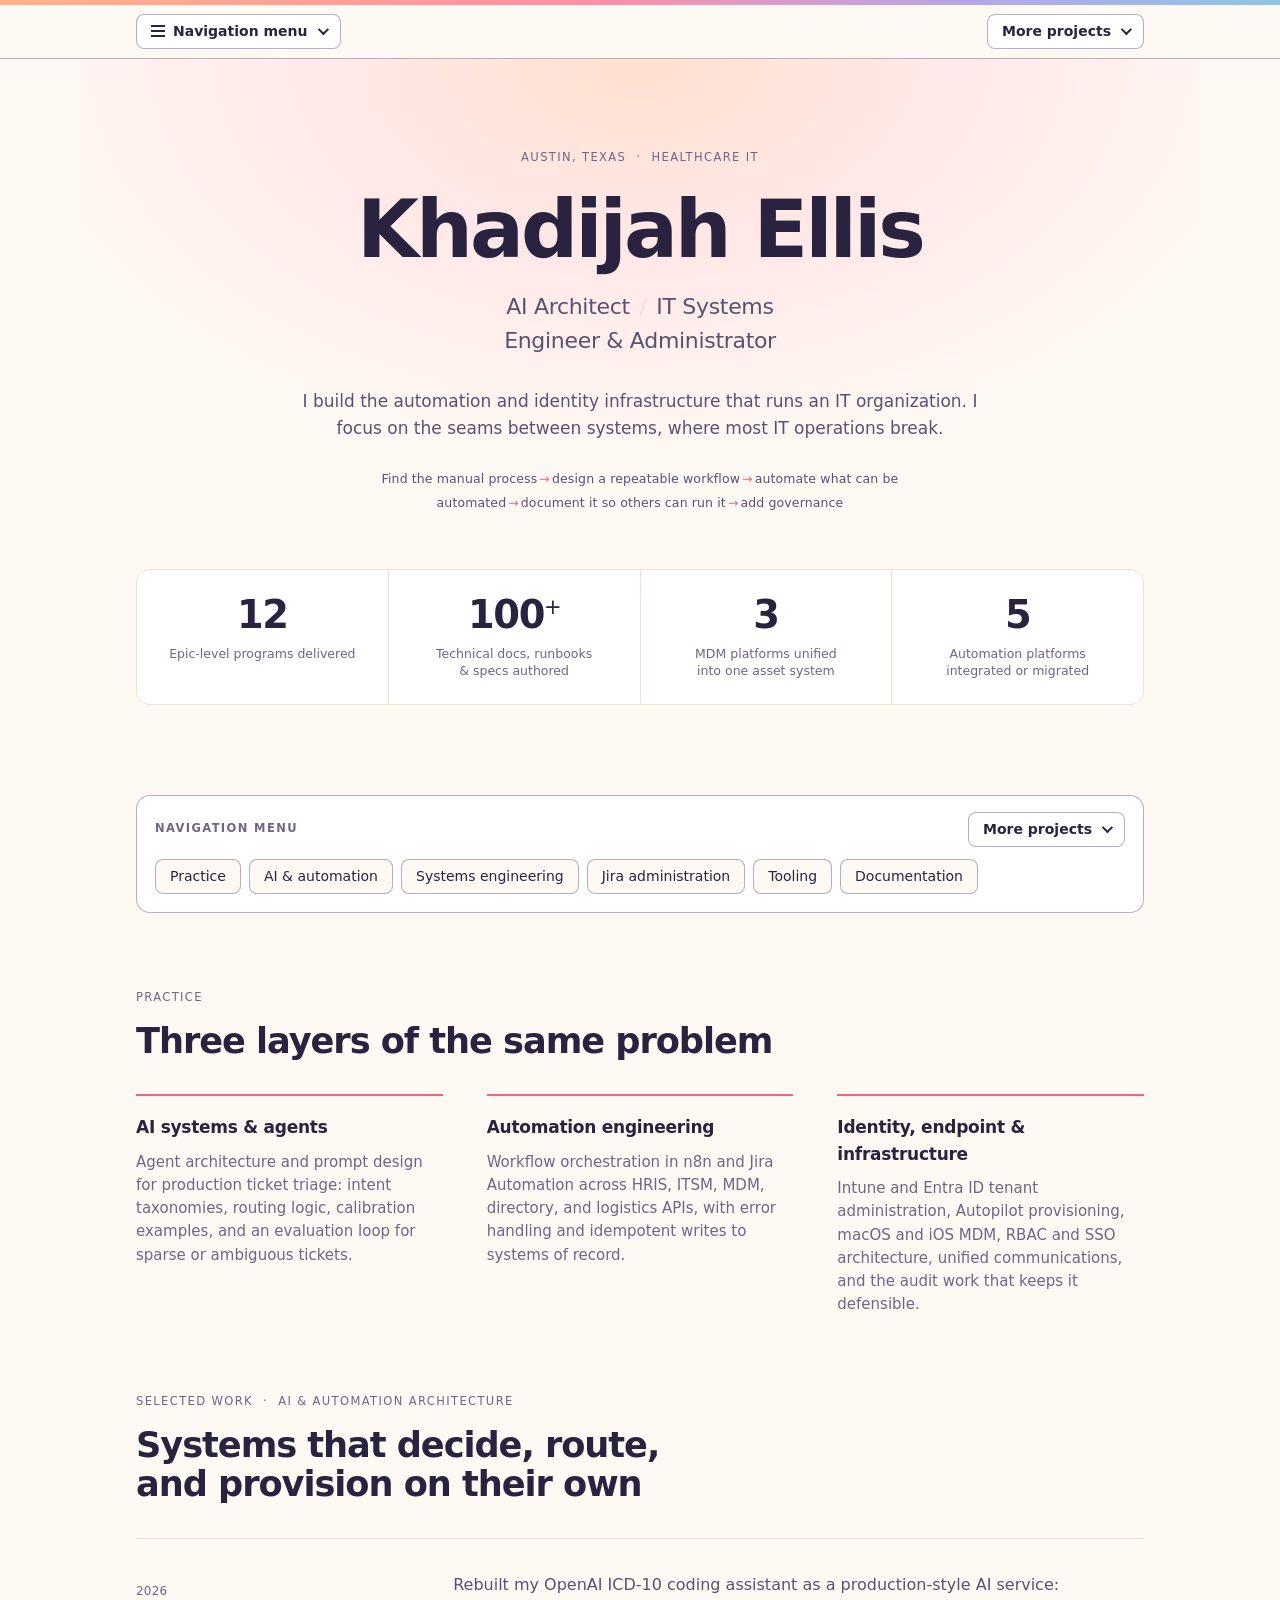
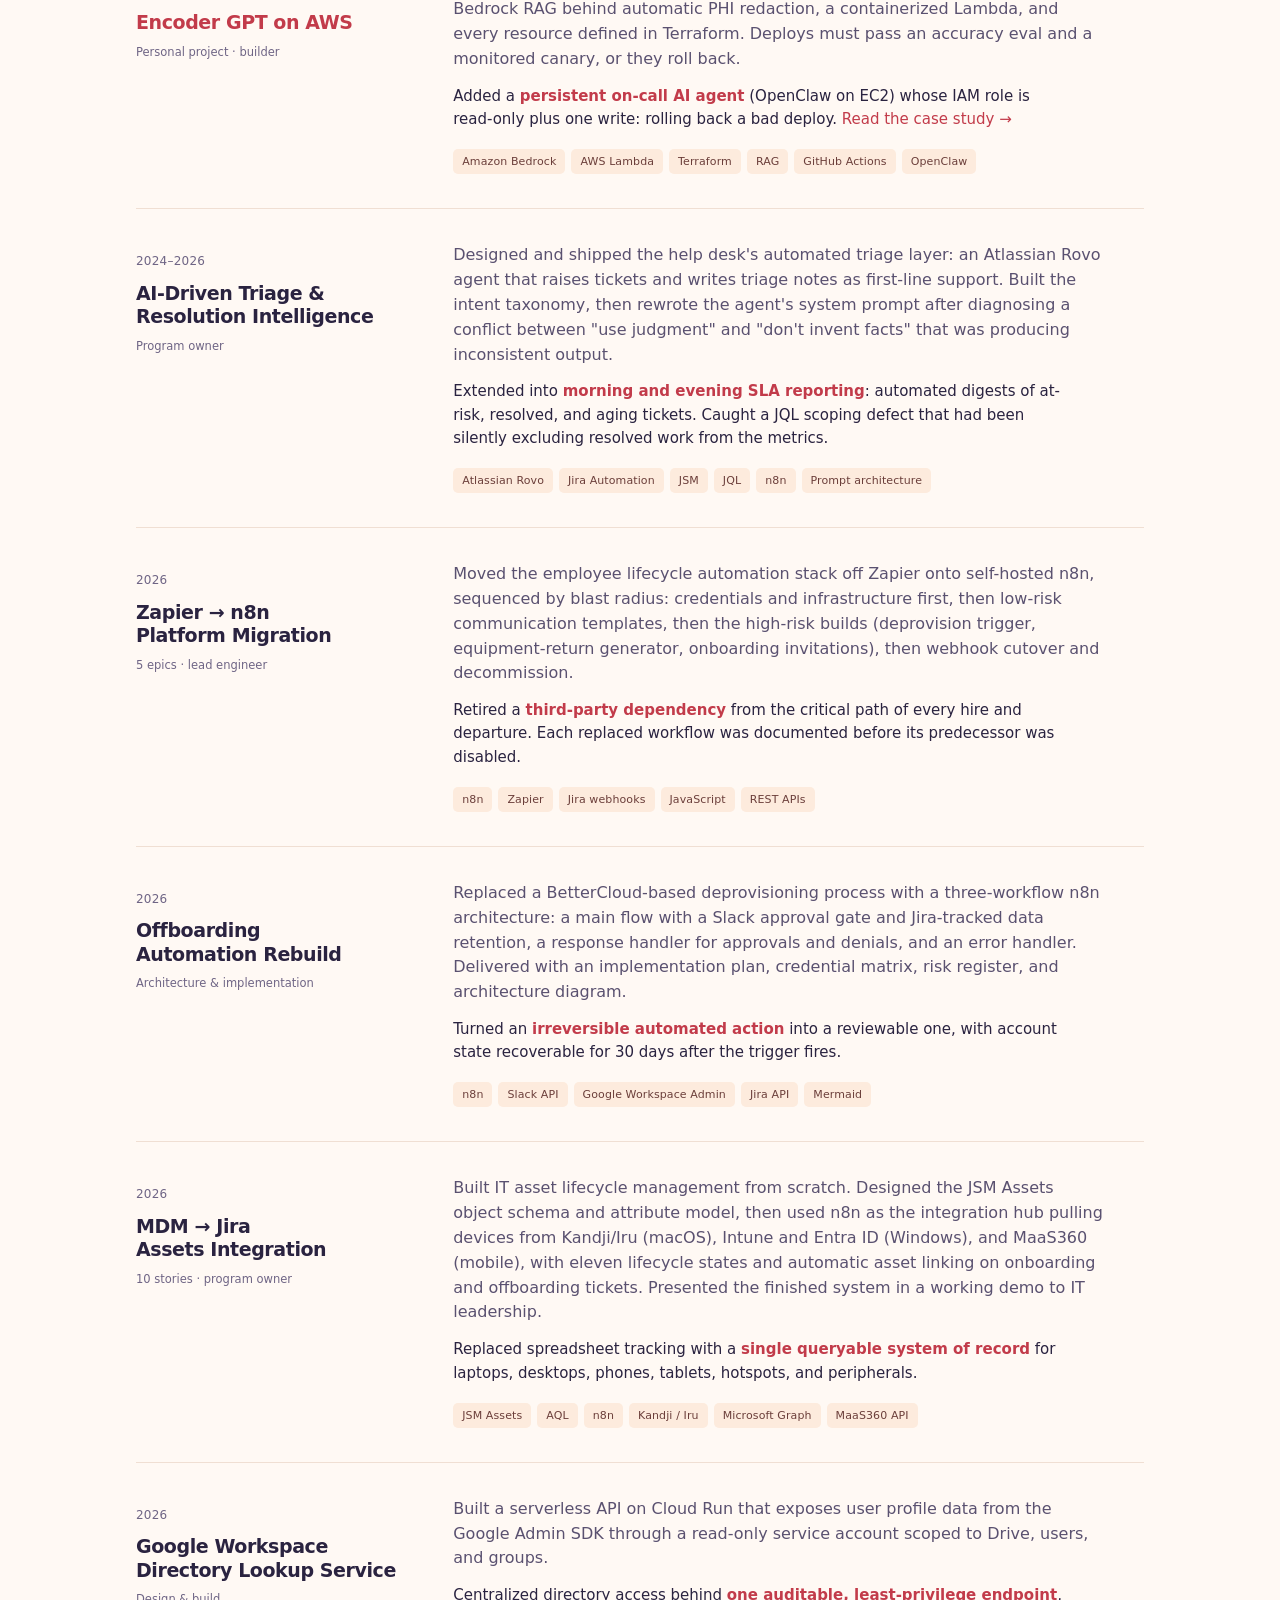
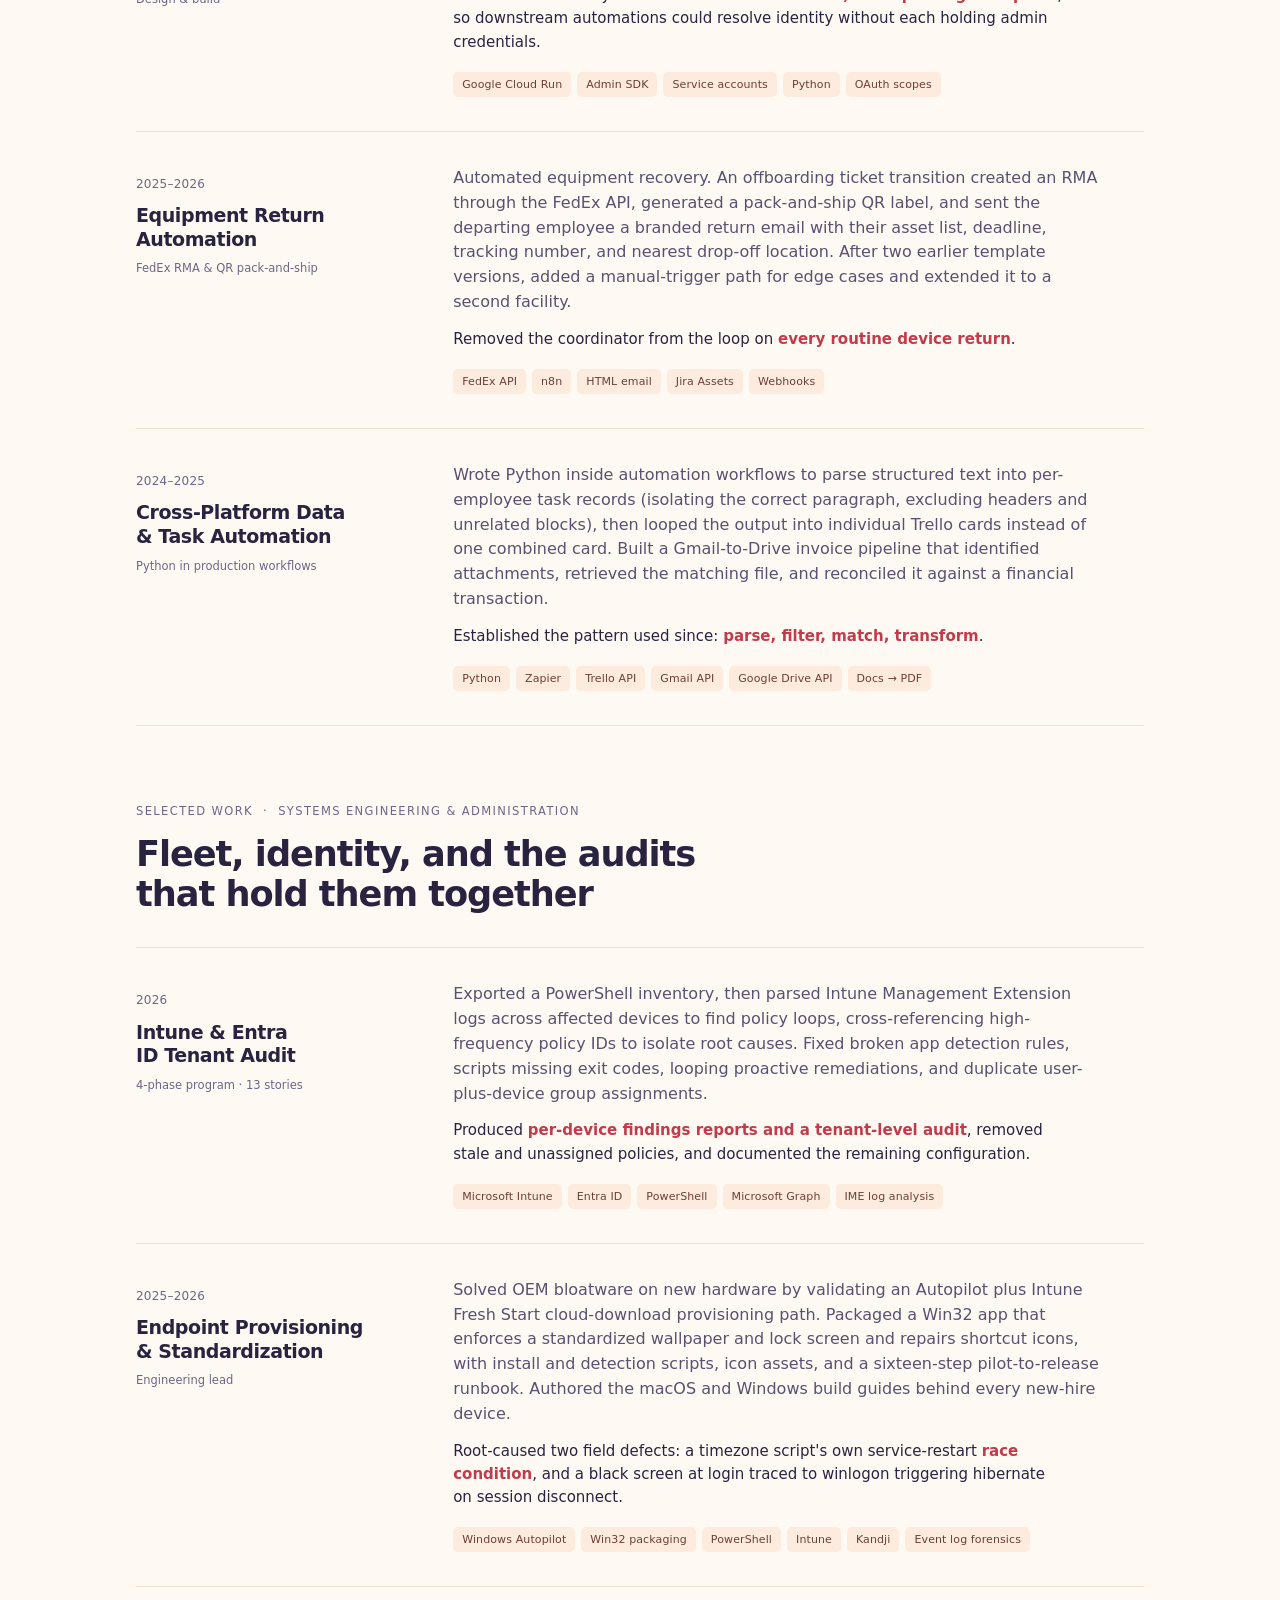
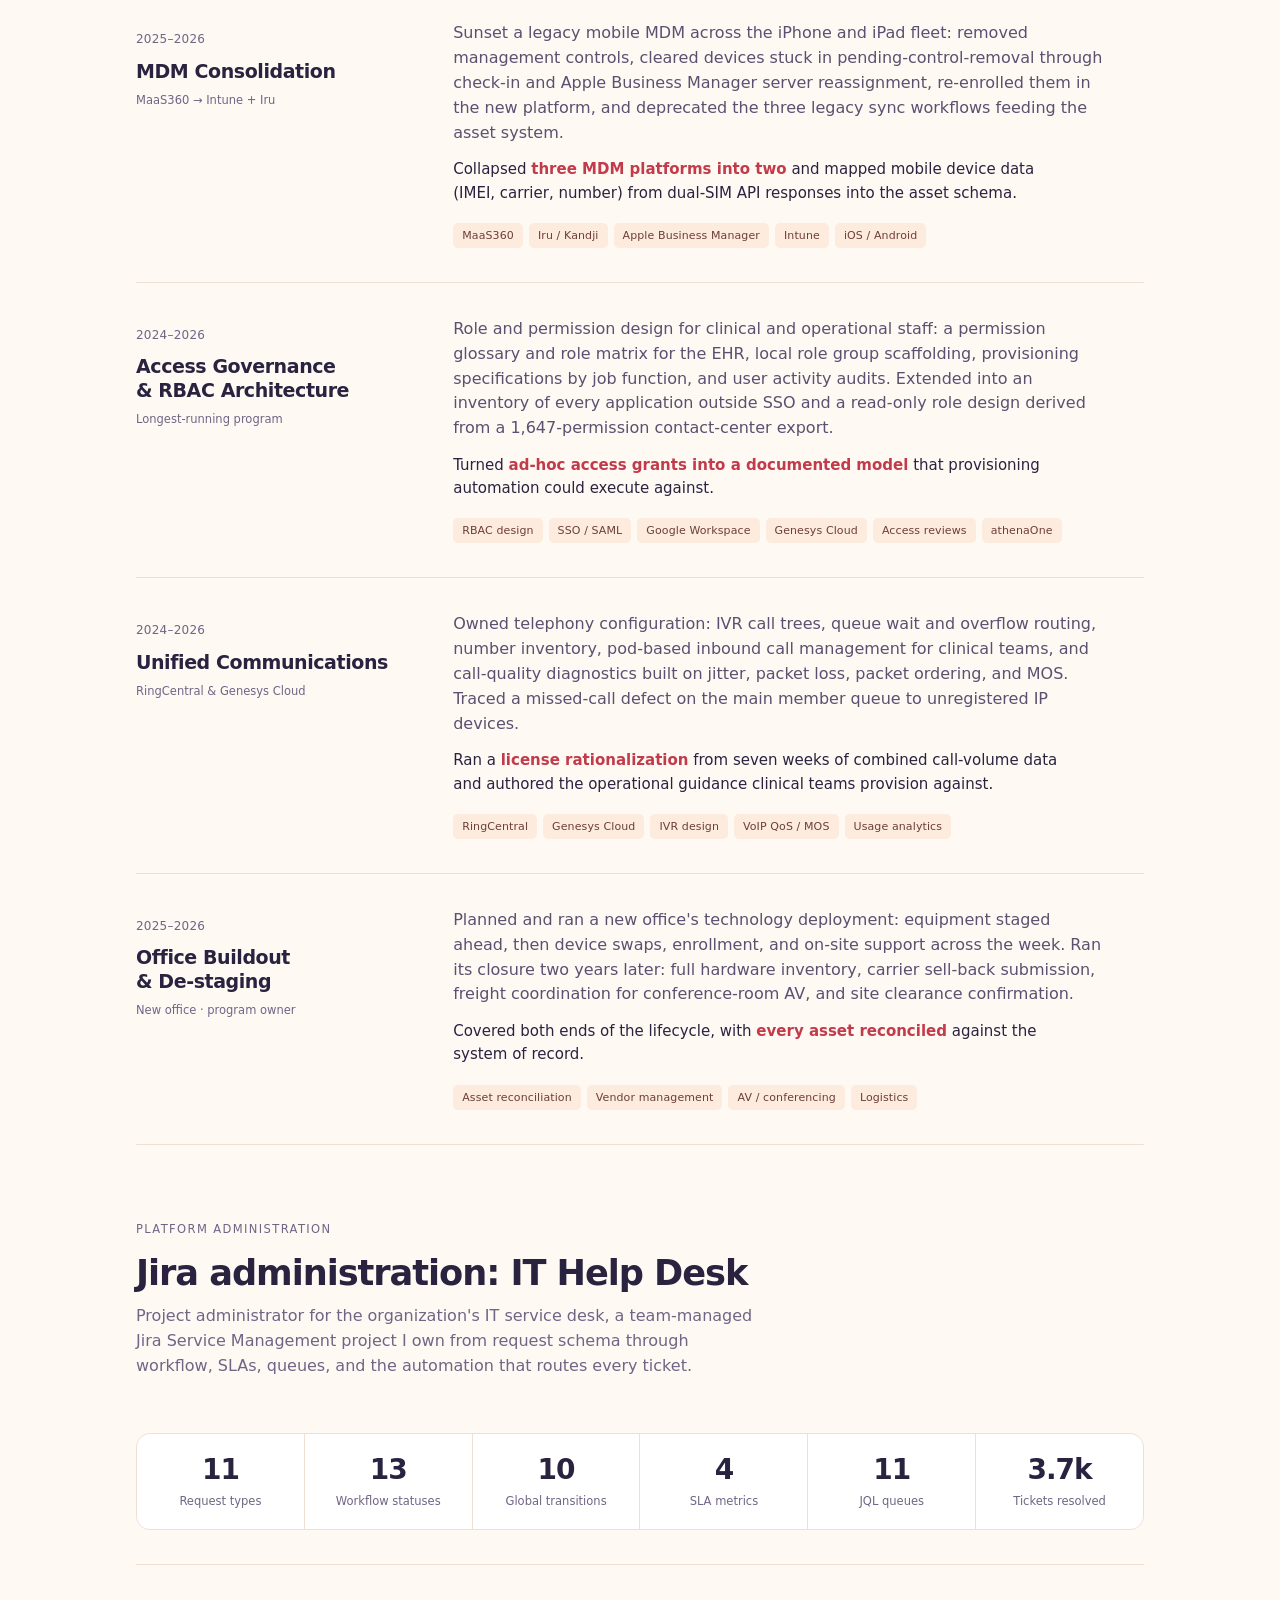
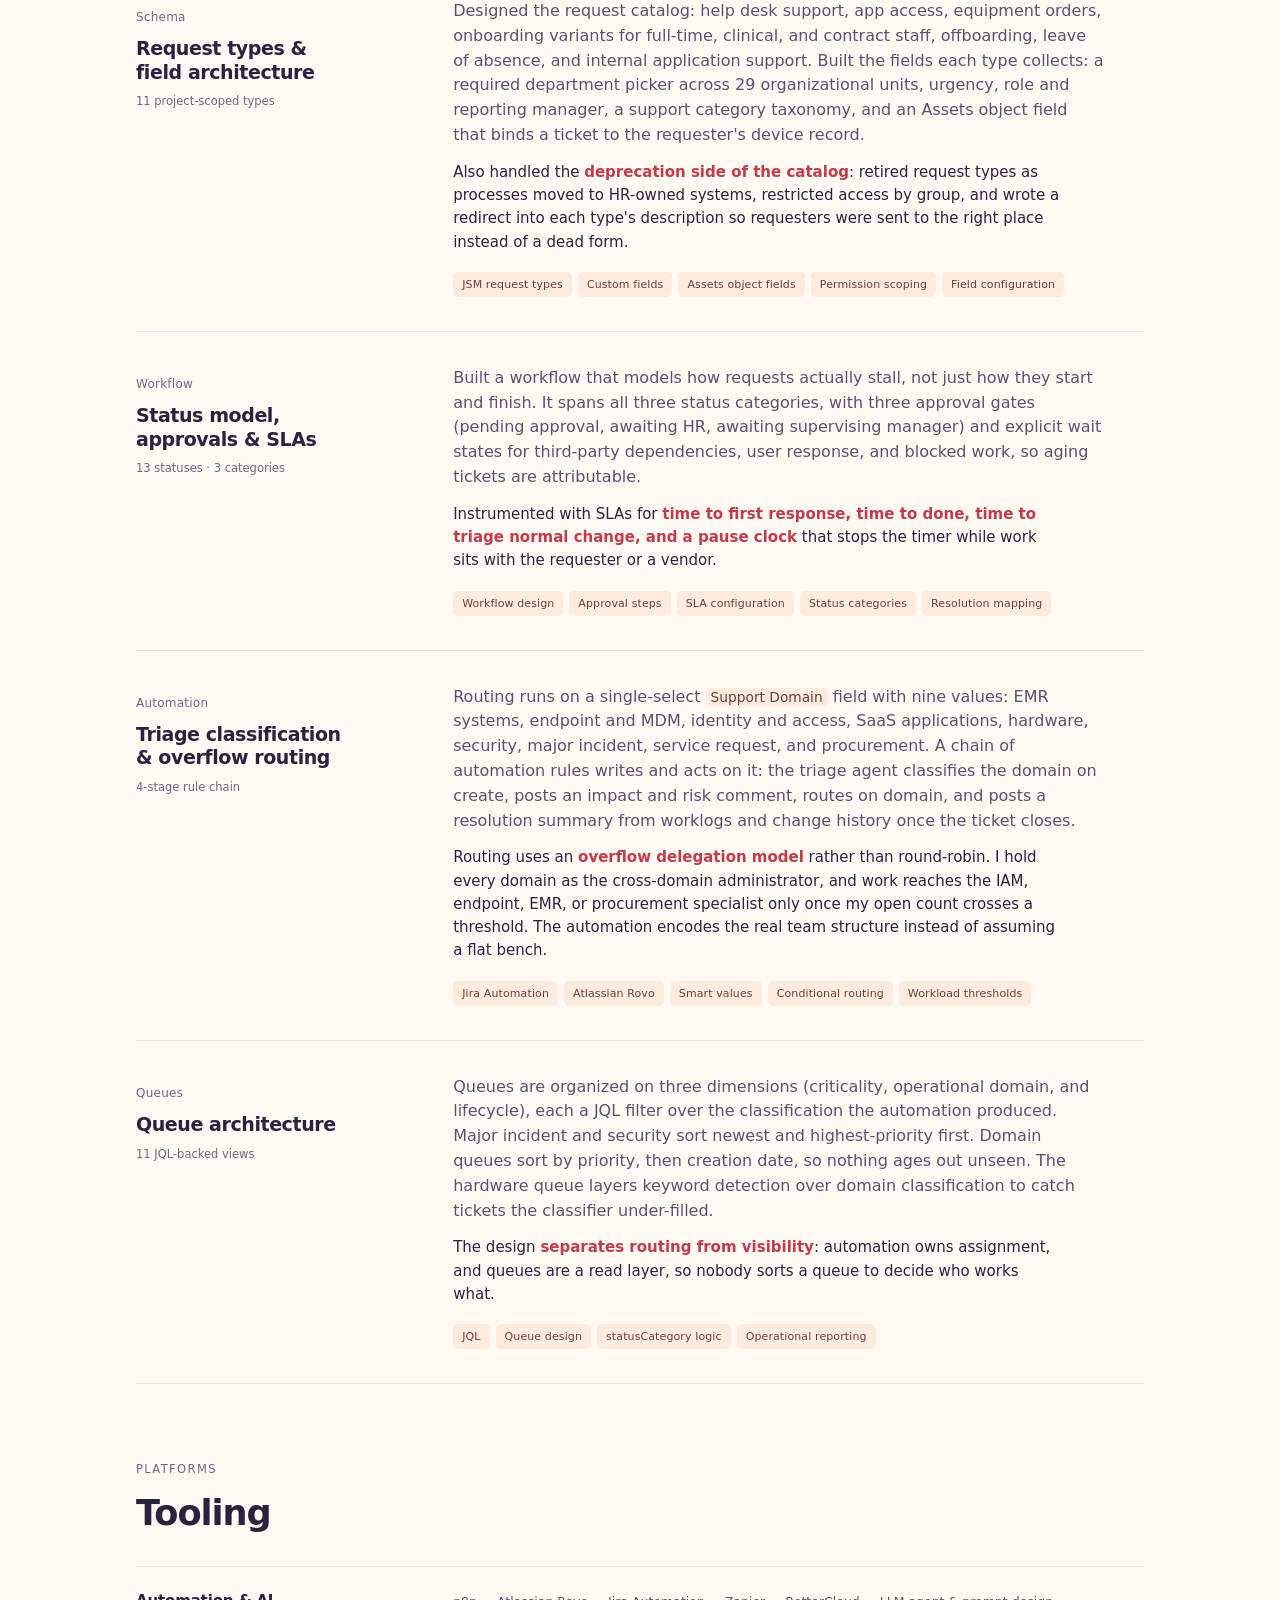
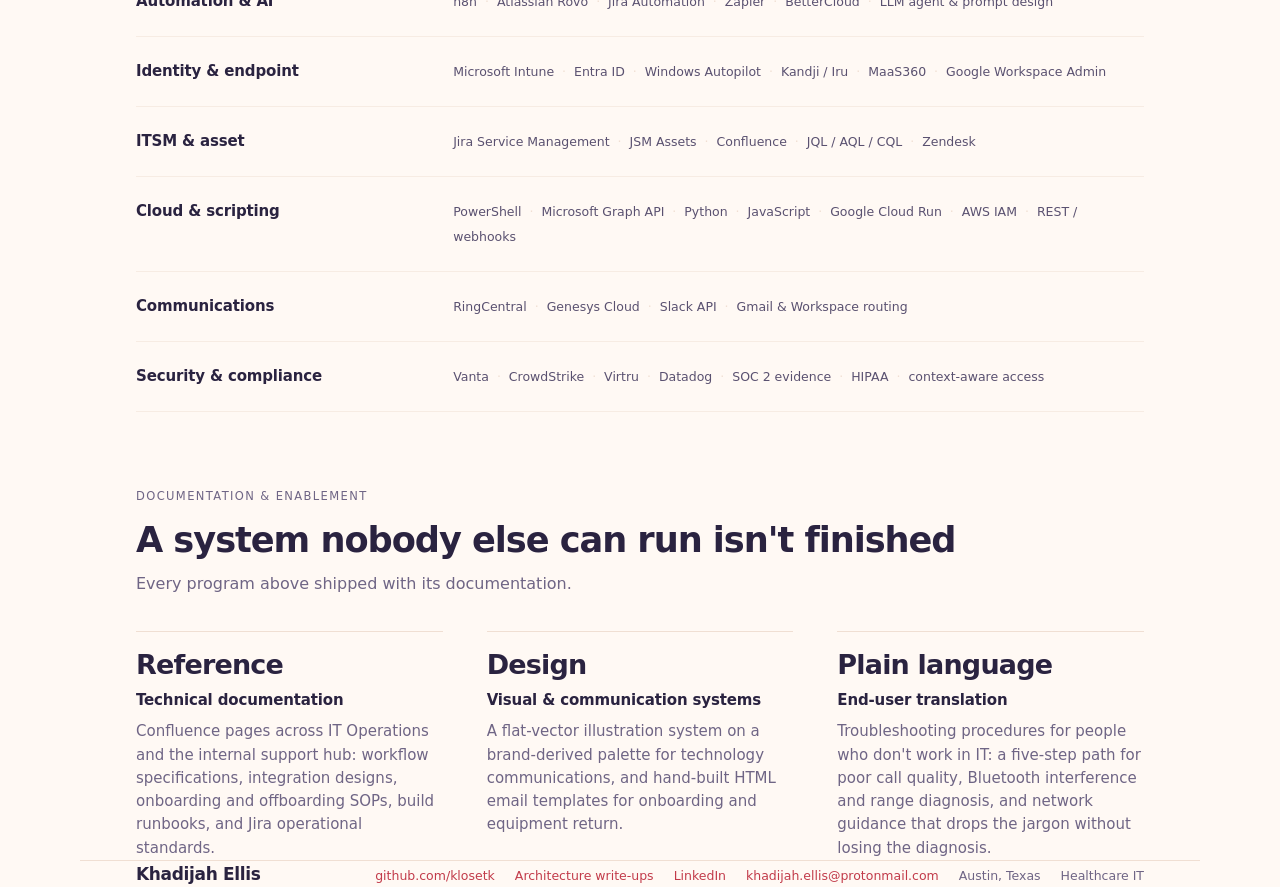
==== commit 75b4c380: "Add Encoder GPT on AWS case study page - New page encoder-gpt/ in a clinical-chart style (light and " ====
--- a/index.html
+++ b/index.html
@@ -451,7 +451,7 @@
     <div class="sn-card">
       <div class="sn-head">
         <p class="sn-title">Navigation menu</p>
-        <details class="sn-more"><summary>More projects</summary><div class="sn-drop"><a href="./" aria-current="page"><strong>Portfolio home</strong><span class="d">IT automation, identity, and Jira administration</span></a><a href="interior-design-system/"><strong>Interior Design System</strong><span class="d">AI prompt architecture, tested on a loft</span></a><a href="https://github.com/klosetk/it-automation-portfolio" target="_blank" rel="noopener noreferrer"><strong>Architecture write-ups</strong><span class="d">IT automation write-ups on GitHub</span></a></div></details>
+        <details class="sn-more"><summary>More projects</summary><div class="sn-drop"><a href="./" aria-current="page"><strong>Portfolio home</strong><span class="d">IT automation, identity, and Jira administration</span></a><a href="encoder-gpt/"><strong>Encoder GPT on AWS</strong><span class="d">AI platform: Bedrock, Lambda, Terraform</span></a><a href="interior-design-system/"><strong>Interior Design System</strong><span class="d">AI prompt architecture, tested on a loft</span></a><a href="https://github.com/klosetk/it-automation-portfolio" target="_blank" rel="noopener noreferrer"><strong>Architecture write-ups</strong><span class="d">IT automation write-ups on GitHub</span></a></div></details>
       </div>
       <div class="sn-links"><a href="#practice">Practice</a><a href="#ai-automation">AI &amp; automation</a><a href="#systems">Systems engineering</a><a href="#jira">Jira administration</a><a href="#tooling">Tooling</a><a href="#docs">Documentation</a></div>
     </div>
@@ -496,6 +496,28 @@
     </div>
 
     <div class="rows">
+
+      <article class="row">
+        <div class="row-meta">
+          <span class="yr">2026</span>
+          <h3><a href="encoder-gpt/">Encoder GPT on AWS</a></h3>
+          <span class="ref">Personal project · builder</span>
+        </div>
+        <div class="row-body">
+          <p>
+            Rebuilt my OpenAI ICD-10 coding assistant as a production-style AI service: Bedrock RAG
+            behind automatic PHI redaction, a containerized Lambda, and every resource defined in
+            Terraform. Deploys must pass an accuracy eval and a monitored canary, or they roll back.
+          </p>
+          <p class="result">
+            Added a <strong>persistent on-call AI agent</strong> (OpenClaw on EC2) whose IAM role is
+            read-only plus one write: rolling back a bad deploy. <a href="encoder-gpt/">Read the case study &rarr;</a>
+          </p>
+          <ul class="chips">
+            <li>Amazon Bedrock</li><li>AWS Lambda</li><li>Terraform</li><li>RAG</li><li>GitHub Actions</li><li>OpenClaw</li>
+          </ul>
+        </div>
+      </article>
 
       <article class="row">
         <div class="row-meta">
--- a/site-nav.css
+++ b/site-nav.css
@@ -7,7 +7,7 @@
   :root { --sn-line: color-mix(in srgb, var(--ink-3) 50%, transparent); }
 }
 
-/* Static menu: sits under the hero */
+/* Boxed menu: sits under the hero */
 .sn-static { margin-top: clamp(24px, 4vh, 40px); }
 .sn-card { border: 1px solid var(--sn-line); border-radius: 14px; background: var(--surface); padding: 16px 18px 18px; }
 .sn-head { display: flex; align-items: center; justify-content: space-between; gap: 12px; flex-wrap: wrap; margin-bottom: 12px; }
@@ -53,17 +53,19 @@
 .sn-drop strong { display: block; font-size: 14.5px; font-weight: 600; }
 .sn-drop .d { display: block; margin-top: 2px; font-size: 12.5px; color: var(--ink-3); }
 
-/* Compact bar that appears after the static menu scrolls away (built by site-nav.js) */
+/* Menu bar: sticky at the top of the page from the first paint (built by site-nav.js) */
 .sn-bar {
-  position: fixed; top: 0; left: 0; right: 0; z-index: 30; background: var(--ground);
+  position: sticky; top: 0; z-index: 30; background: var(--ground);
   border-bottom: 1px solid var(--sn-line); padding-top: env(safe-area-inset-top, 0px);
-  transform: translateY(-110%); visibility: hidden; transition: transform .2s ease, visibility 0s .2s;
 }
-.sn-bar.show { transform: none; visibility: visible; transition: transform .2s ease; }
 .sn-bar .sn-bar-in { display: flex; align-items: center; gap: 12px; padding-top: 9px; padding-bottom: 9px; }
 .sn-now { flex: 1; min-width: 0; overflow: hidden; text-overflow: ellipsis; white-space: nowrap; font-size: 13.5px; color: var(--ink-3); }
-.sn-bar .sn-panel { padding-top: 2px; padding-bottom: 14px; max-height: 55vh; overflow-y: auto; }
-.sn-panel[hidden] { display: none; }
+.sn-pop {
+  position: absolute; left: 0; right: 0; top: 100%; background: var(--ground); border-bottom: 1px solid var(--sn-line);
+  box-shadow: var(--shadow, 0 10px 34px rgba(42, 35, 64, .22)); max-height: 60vh; overflow-y: auto;
+}
+.sn-pop[hidden] { display: none; }
+.sn-pop .sn-panel { padding-top: 4px; padding-bottom: 16px; }
 
 @media (max-width: 560px) {
   .sn-now { display: none; }
@@ -72,5 +74,4 @@
 
 @media (prefers-reduced-motion: reduce) {
   html { scroll-behavior: auto; }
-  .sn-bar, .sn-bar.show { transition: none; }
 }
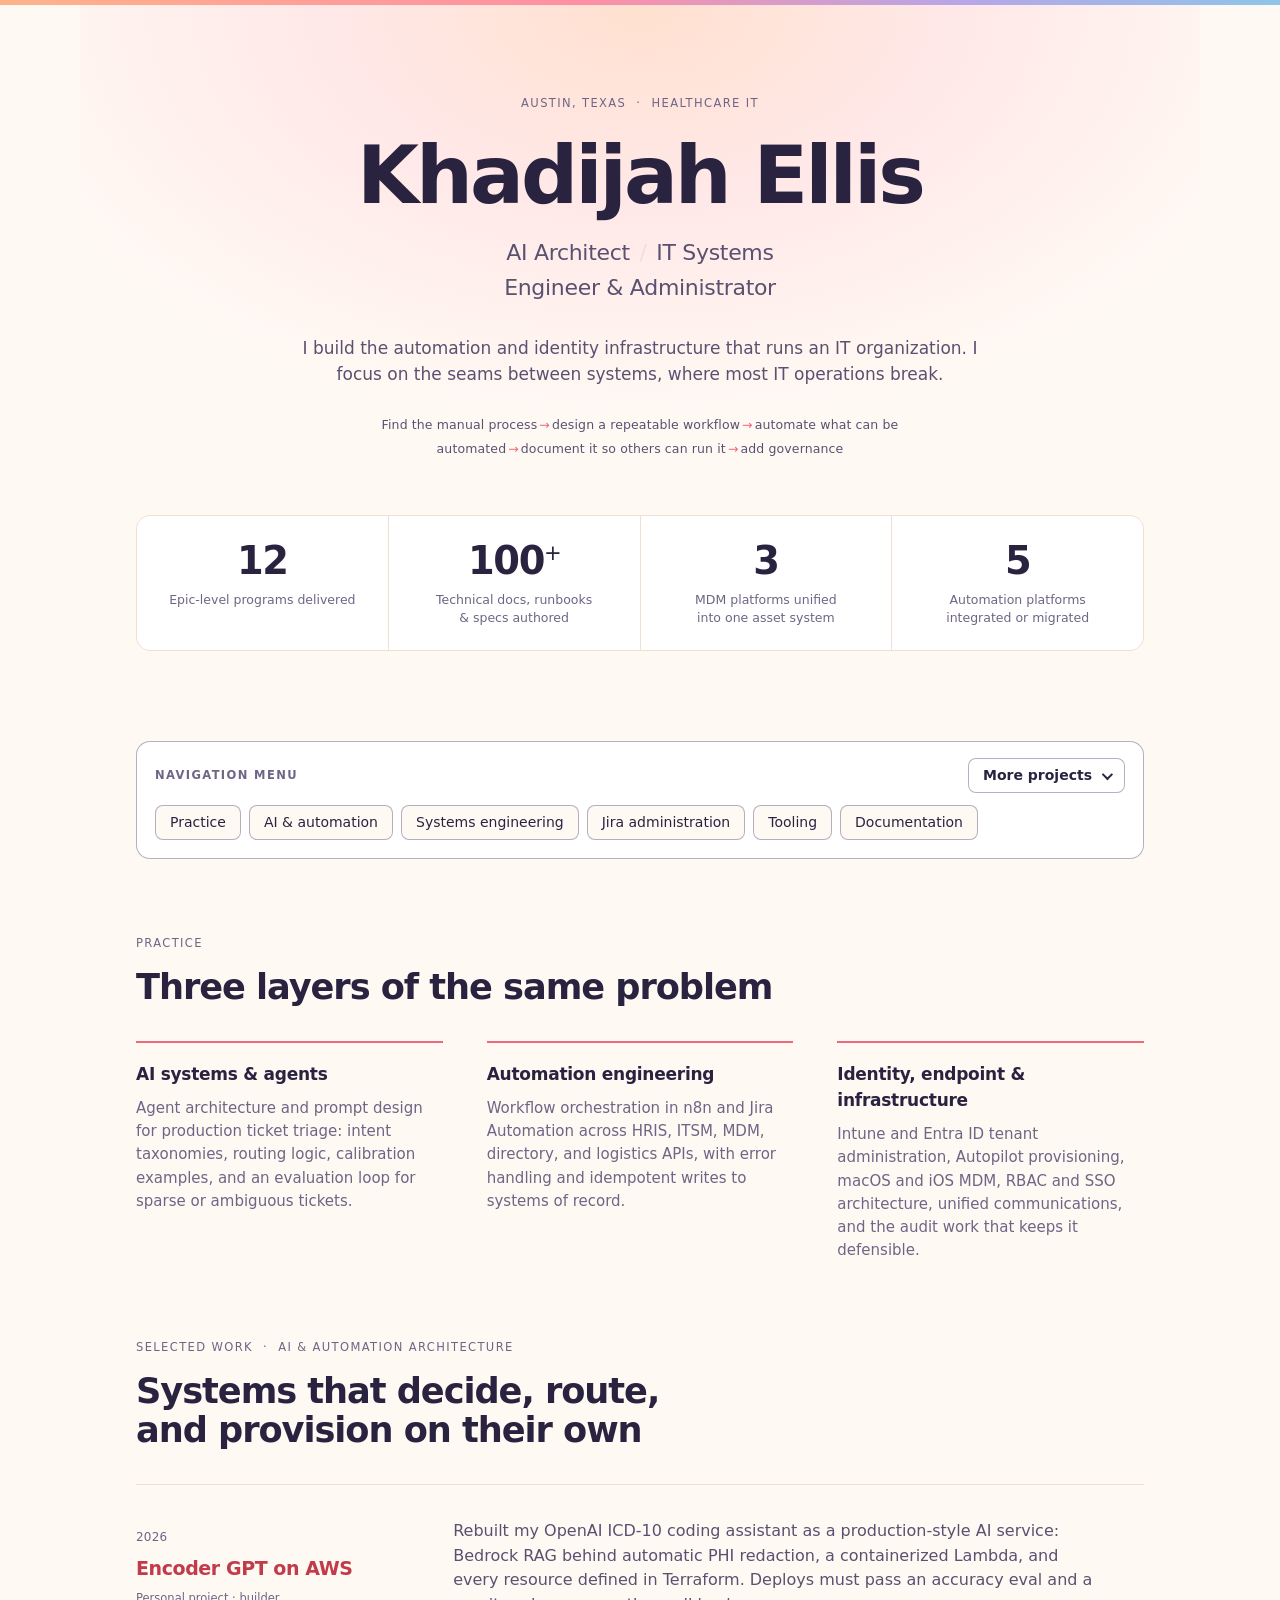
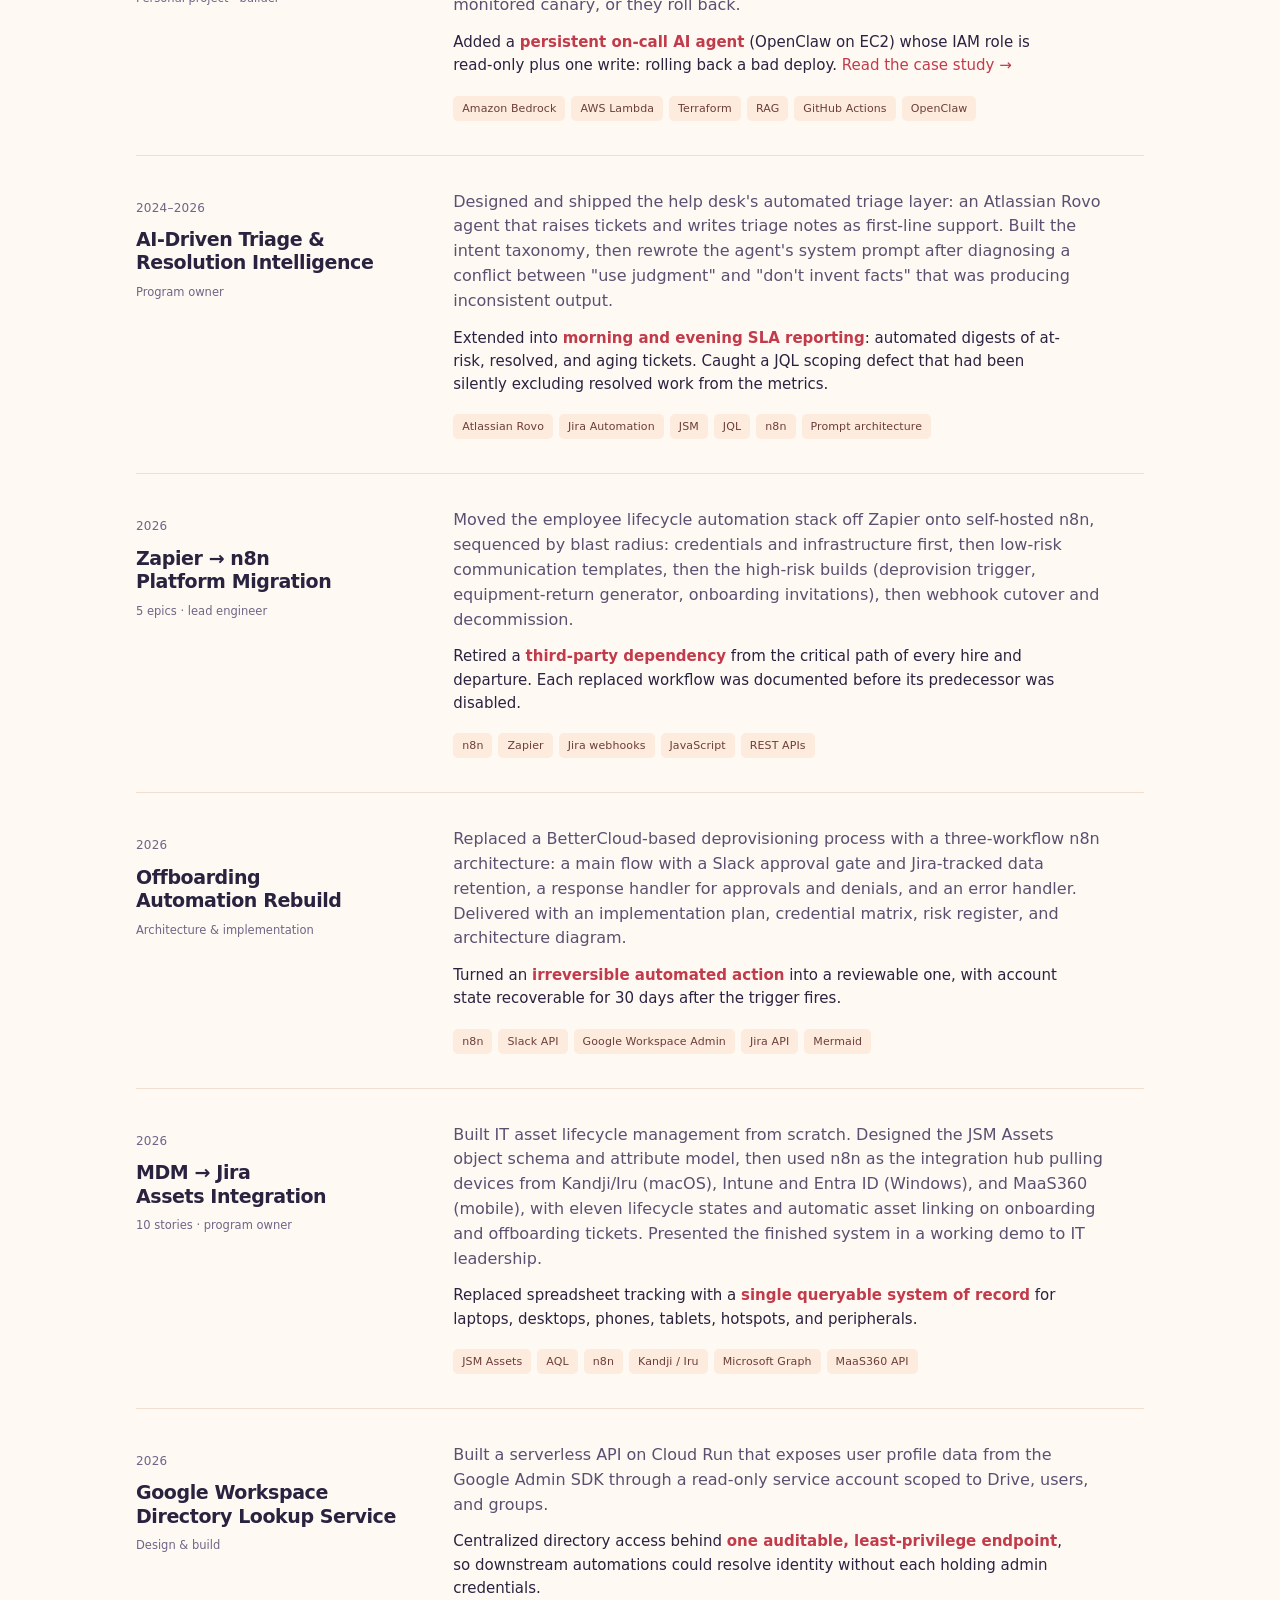
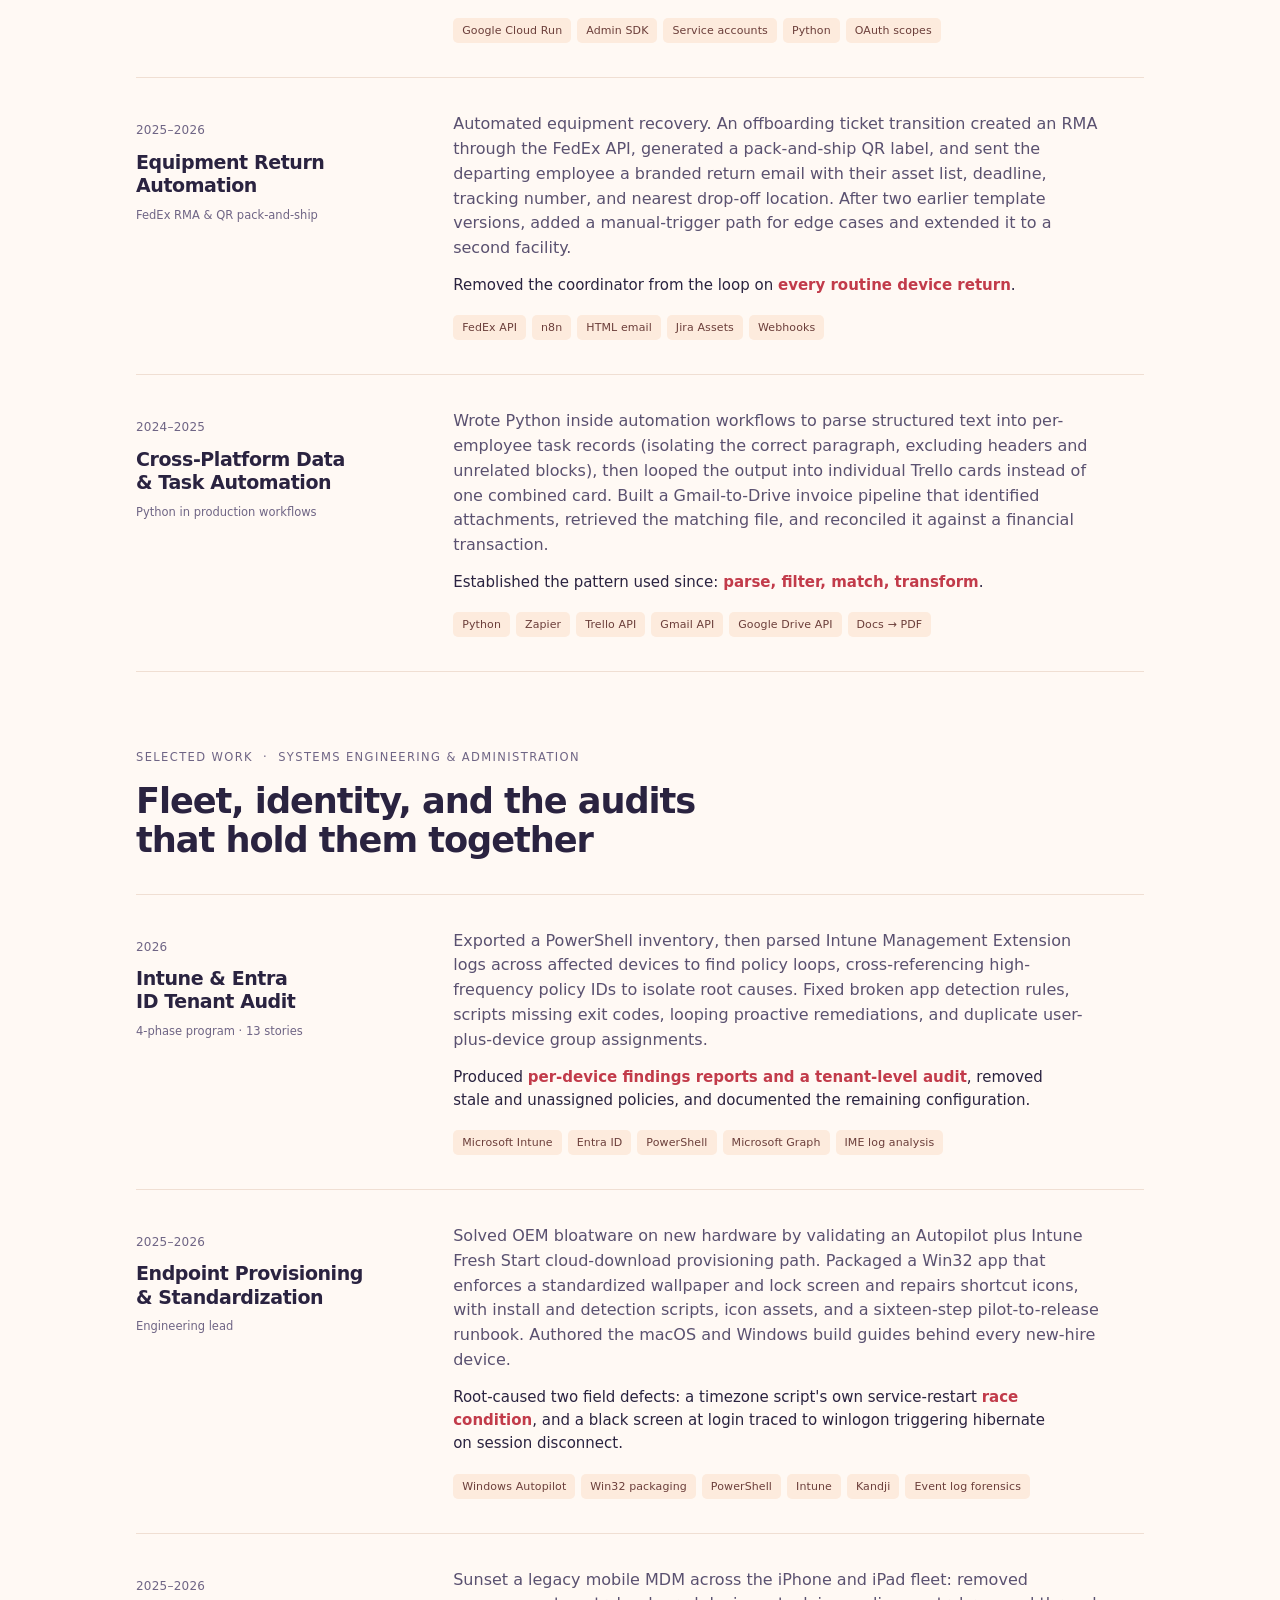
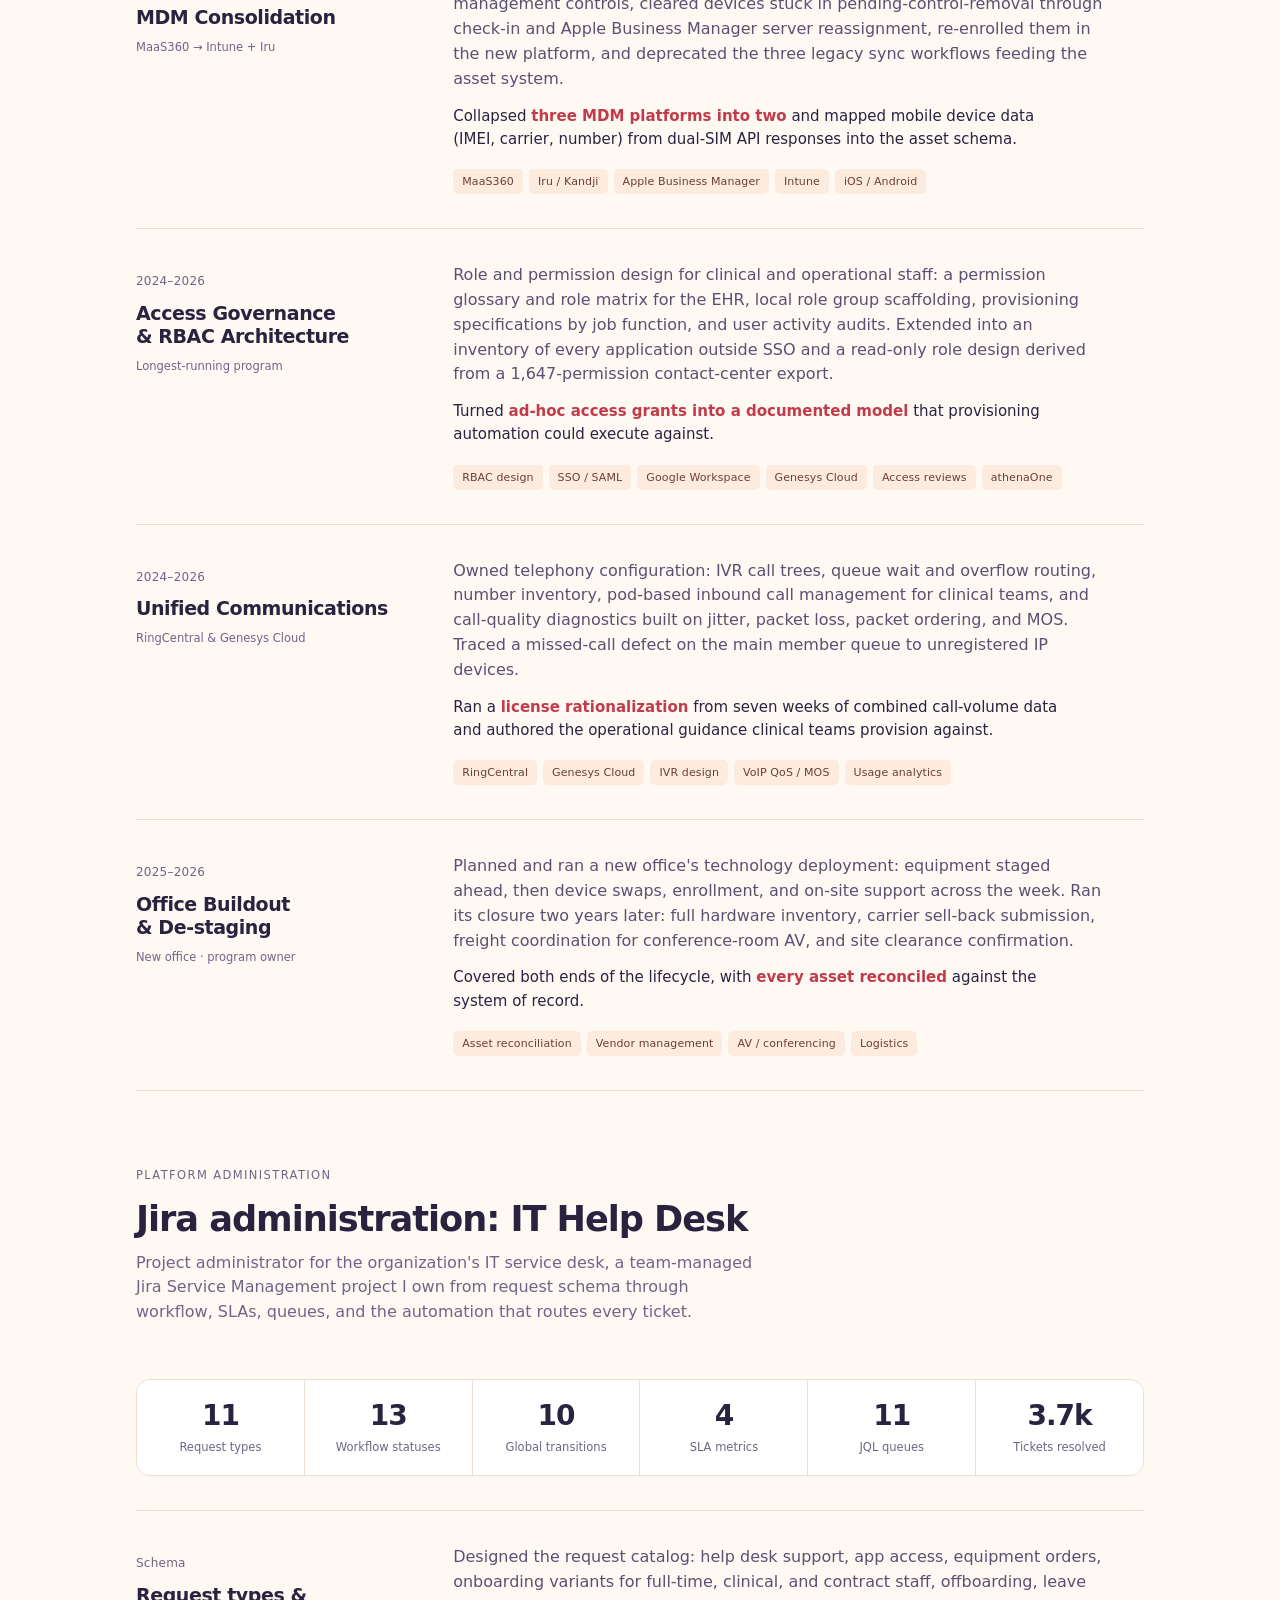
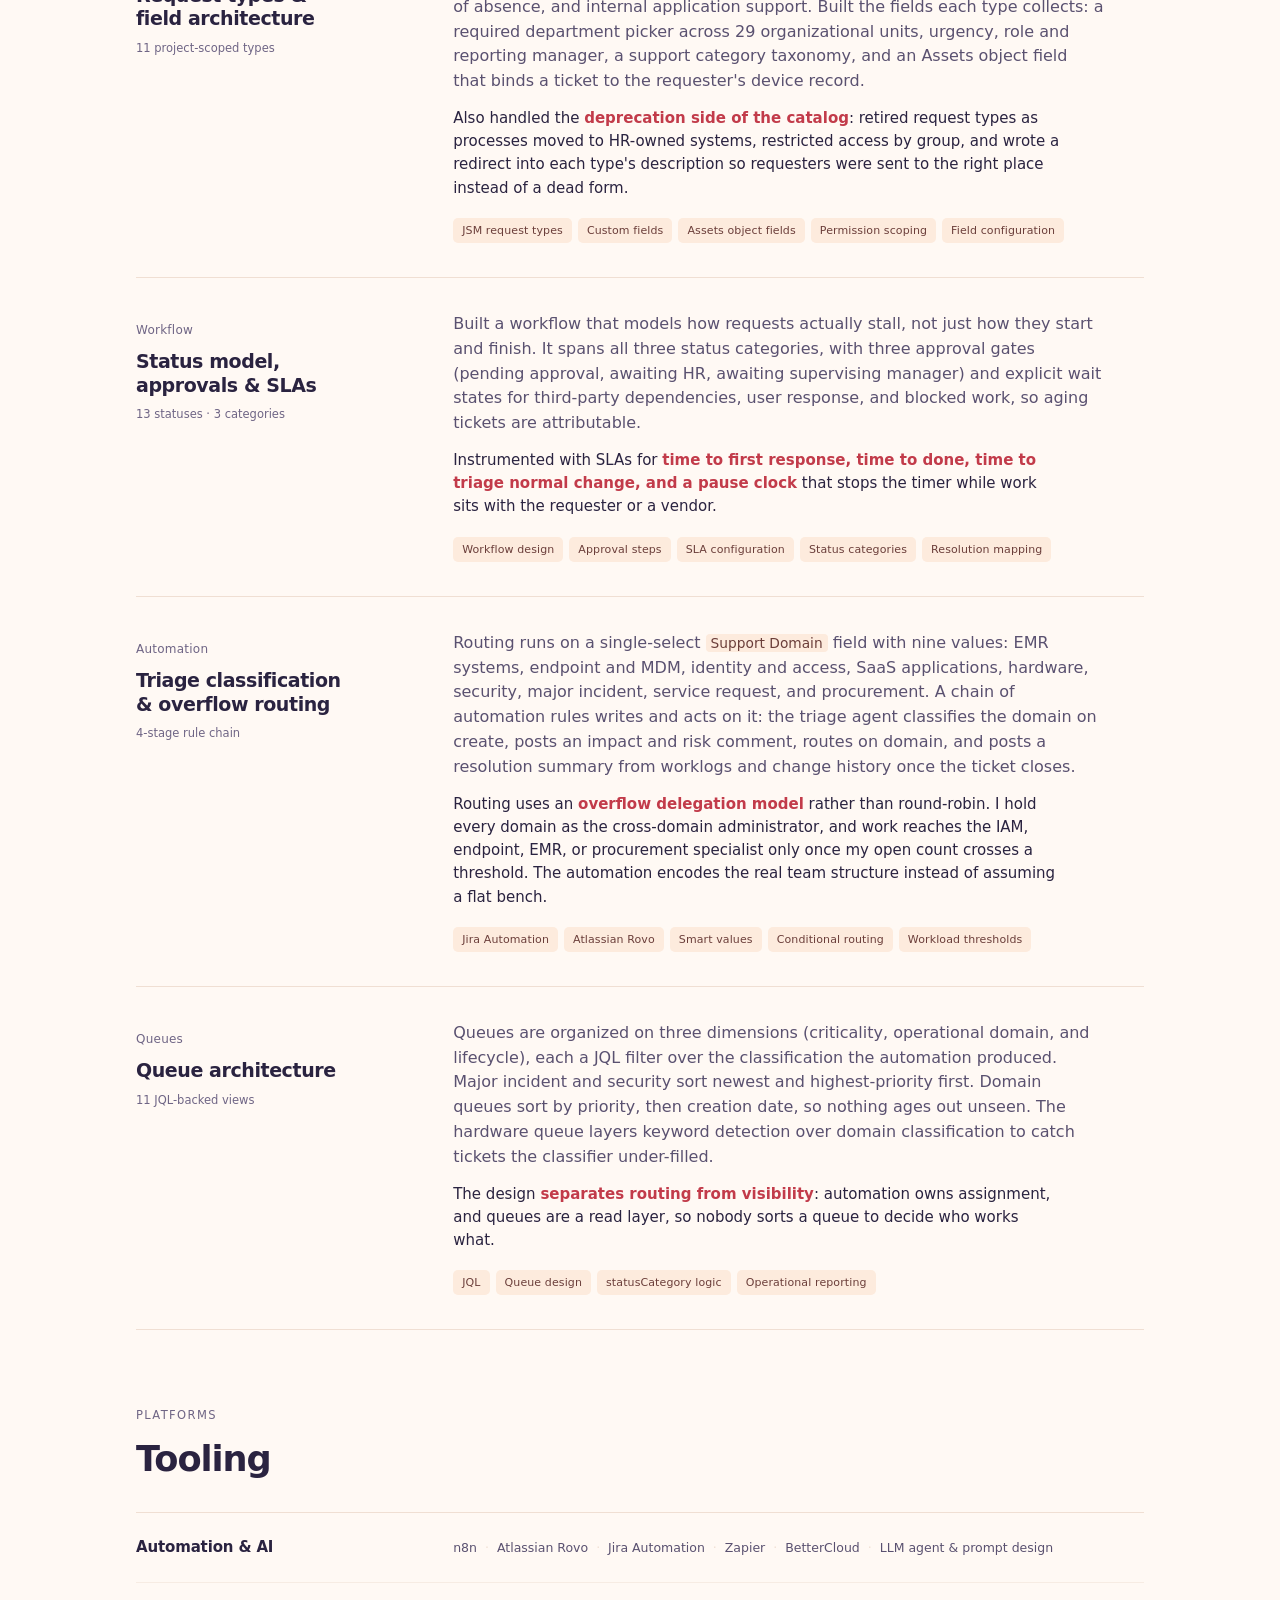
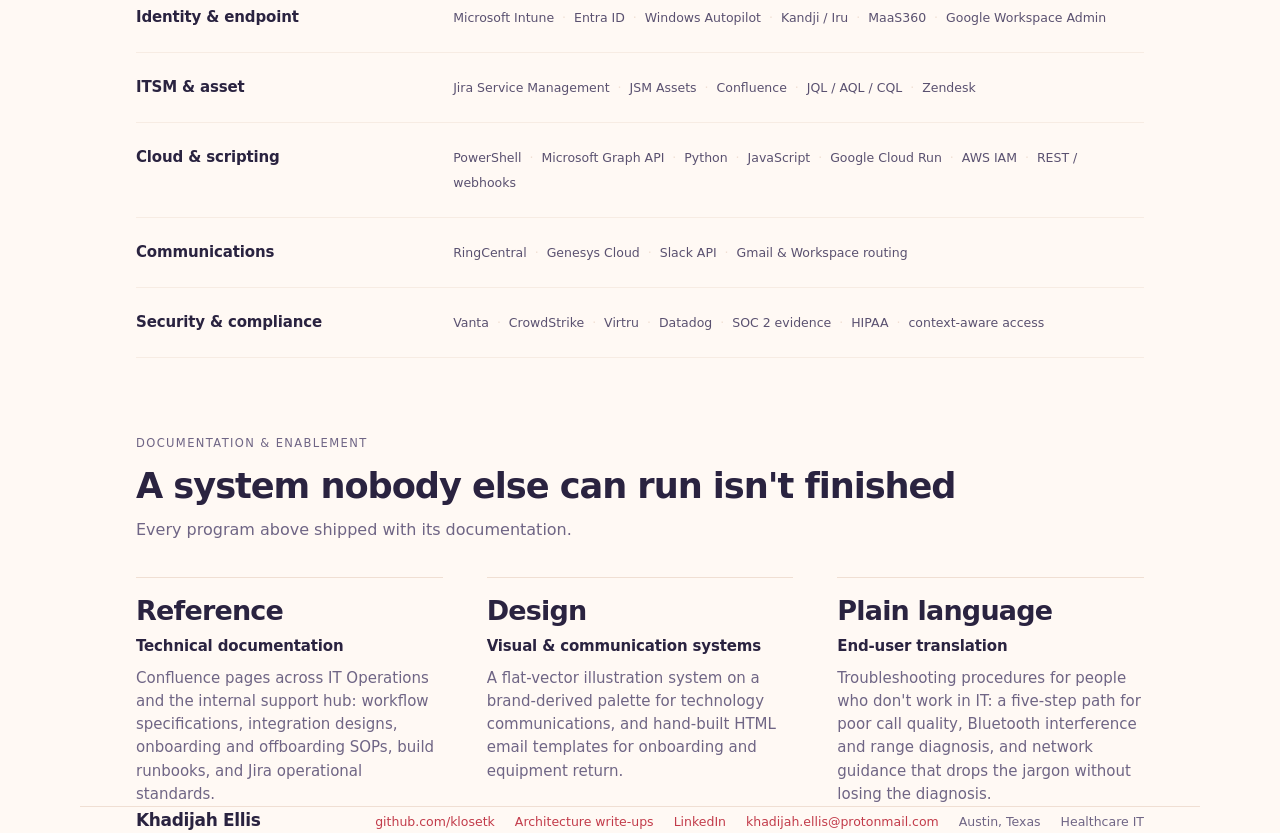
==== commit ccf1b8d5: "Add Open Graph preview image and meta tags for link previews Co-Authored-By: Claude Sonnet 5.5 <nore" ====
--- a/index.html
+++ b/index.html
@@ -5,6 +5,16 @@
 <title>Khadijah Ellis | IT Systems Engineer &amp; Automation Architect</title>
 <meta name="description" content="Portfolio of Khadijah Ellis: IT automation, AI agents, identity and endpoint engineering, and Jira administration.">
 <meta name="viewport" content="width=device-width, initial-scale=1">
+<link rel="canonical" href="https://klosetk.github.io/">
+<meta property="og:type" content="website">
+<meta property="og:url" content="https://klosetk.github.io/">
+<meta property="og:title" content="Khadijah Ellis | IT Systems Engineer &amp; Automation Architect">
+<meta property="og:description" content="Portfolio of Khadijah Ellis: IT automation, AI agents, identity and endpoint engineering, and Jira administration.">
+<meta property="og:image" content="https://klosetk.github.io/og-image.png">
+<meta property="og:image:width" content="1200">
+<meta property="og:image:height" content="630">
+<meta name="twitter:card" content="summary_large_image">
+<meta name="twitter:image" content="https://klosetk.github.io/og-image.png">
 
 <style>
   :root {
--- a/site-nav.css
+++ b/site-nav.css
@@ -1,6 +1,6 @@
 /* Shared navigation menu for every page on this site. */
 html { scroll-behavior: smooth; }
-section[id], .part[id] { scroll-margin-top: 12px; }
+
 
 :root { --sn-line: var(--hairline); }
 @supports (color: color-mix(in srgb, red 50%, blue)) {
@@ -55,9 +55,13 @@
 
 /* Menu bar: sticky at the top of the page from the first paint (built by site-nav.js) */
 .sn-bar {
-  position: sticky; top: 0; z-index: 30; background: var(--ground);
+  position: fixed; top: 0; left: 0; right: 0; z-index: 30; background: var(--ground);
   border-bottom: 1px solid var(--sn-line); padding-top: env(safe-area-inset-top, 0px);
+  transition: transform .22s ease, opacity .22s ease;
 }
+/* Hidden while the boxed menu under the hero is on screen, so only one menu shows at a time */
+.sn-bar.is-hidden { transform: translateY(-100%); opacity: 0; pointer-events: none; }
+section[id], .part[id] { scroll-margin-top: 72px; }
 .sn-bar .sn-bar-in { display: flex; align-items: center; gap: 12px; padding-top: 9px; padding-bottom: 9px; }
 .sn-now { flex: 1; min-width: 0; overflow: hidden; text-overflow: ellipsis; white-space: nowrap; font-size: 13.5px; color: var(--ink-3); }
 .sn-pop {
@@ -74,4 +78,5 @@
 
 @media (prefers-reduced-motion: reduce) {
   html { scroll-behavior: auto; }
+  .sn-bar { transition: none; }
 }
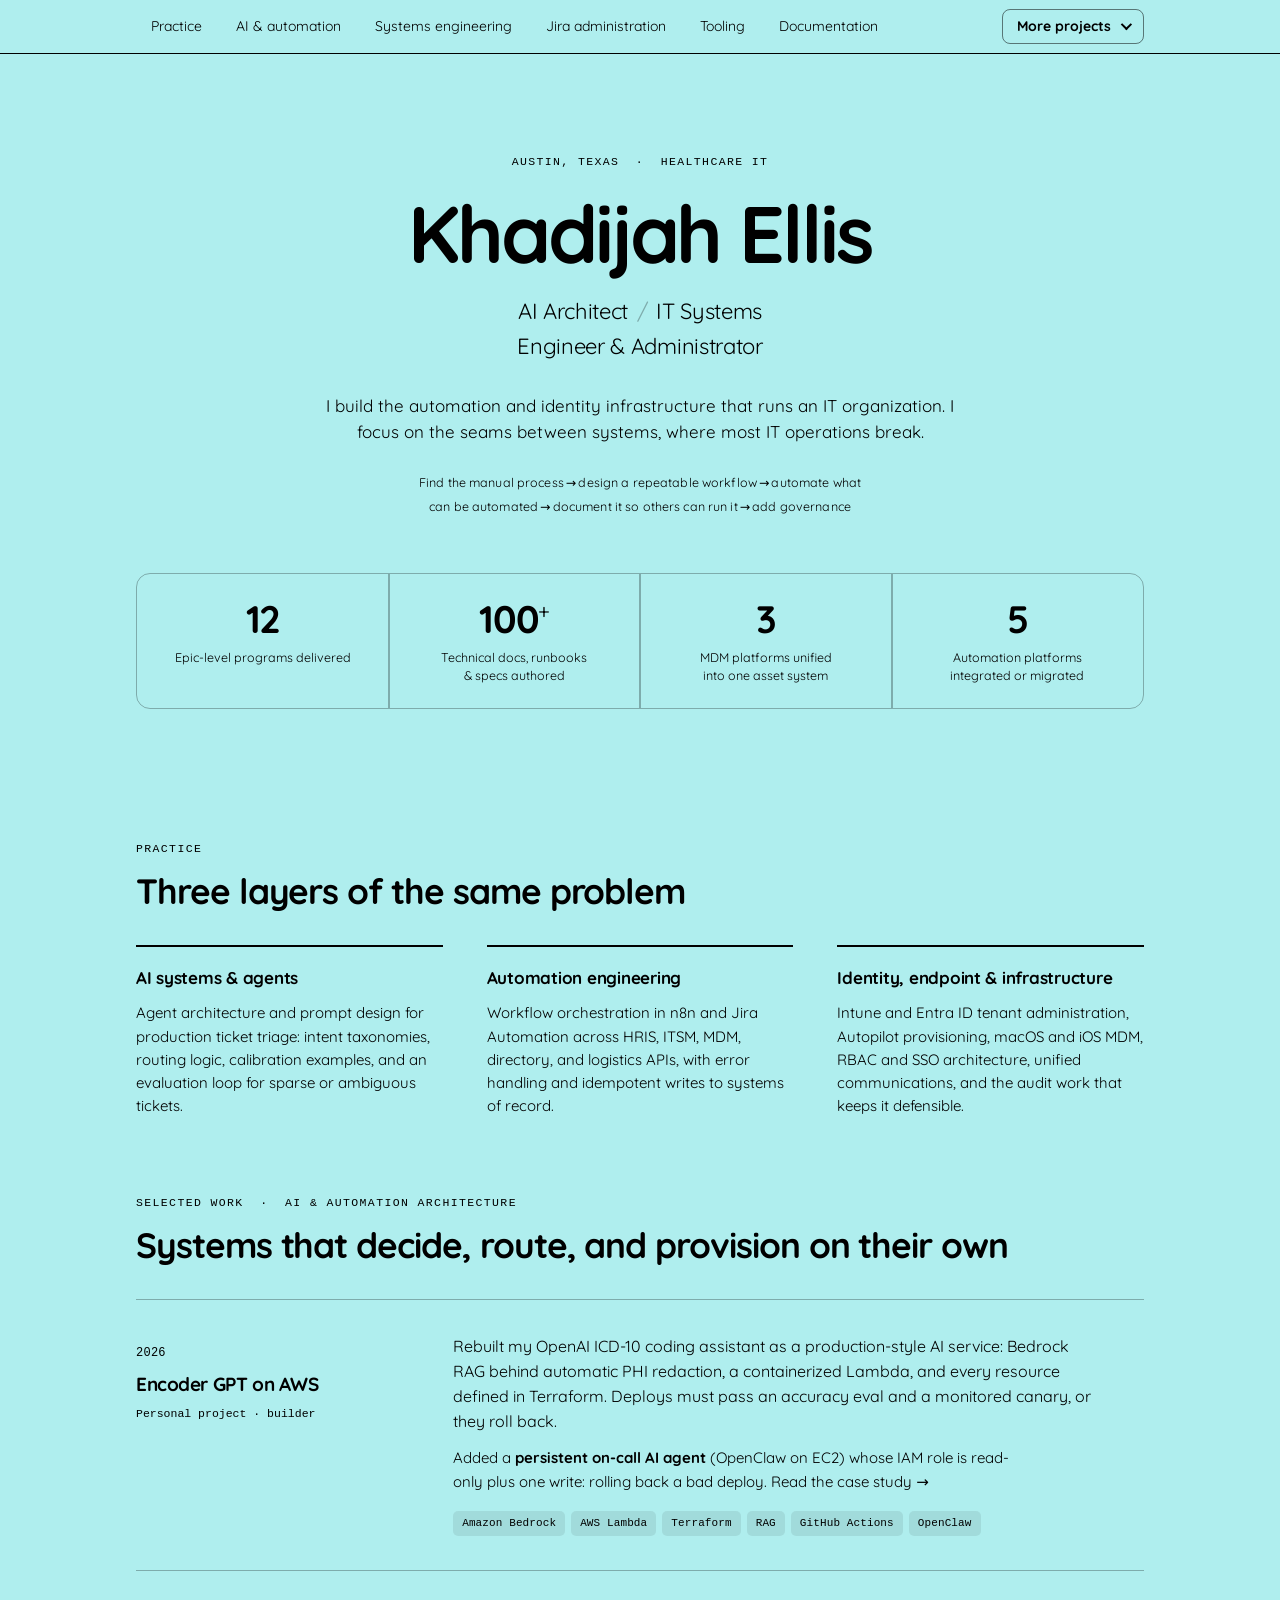
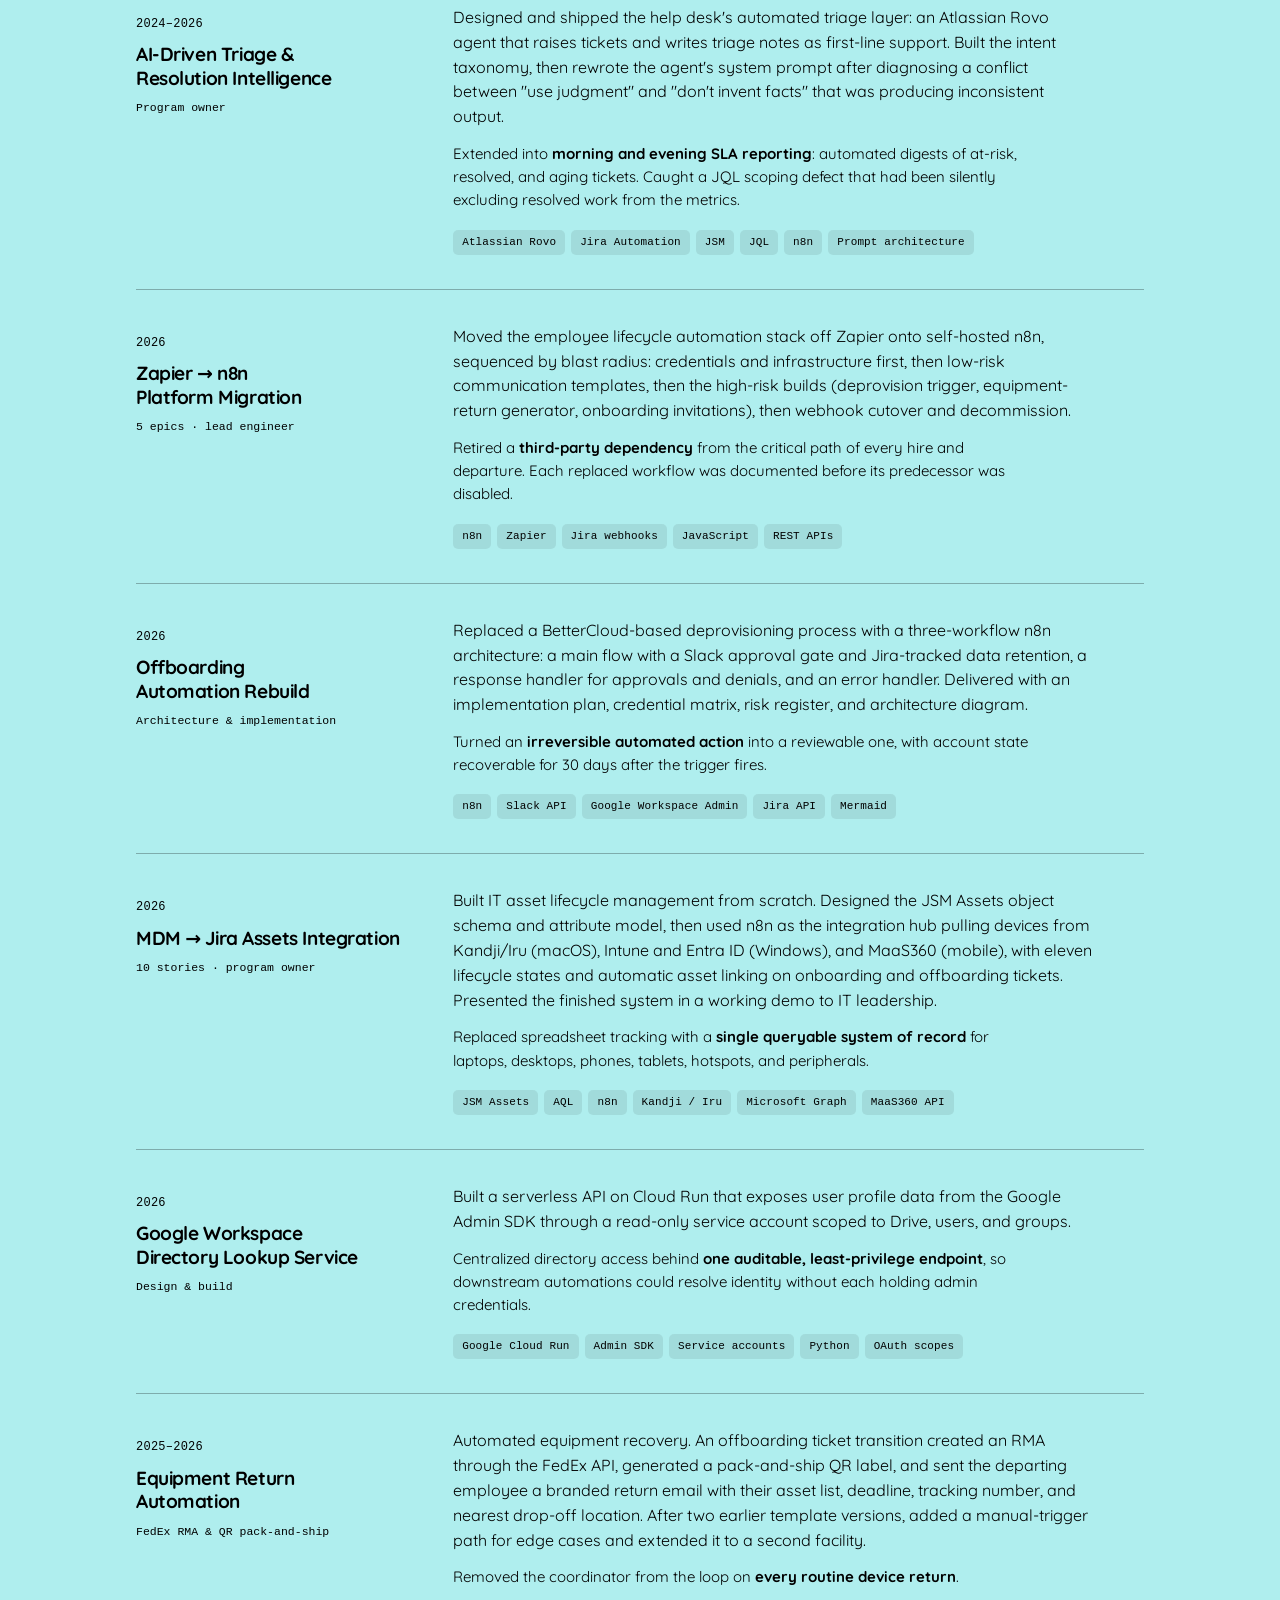
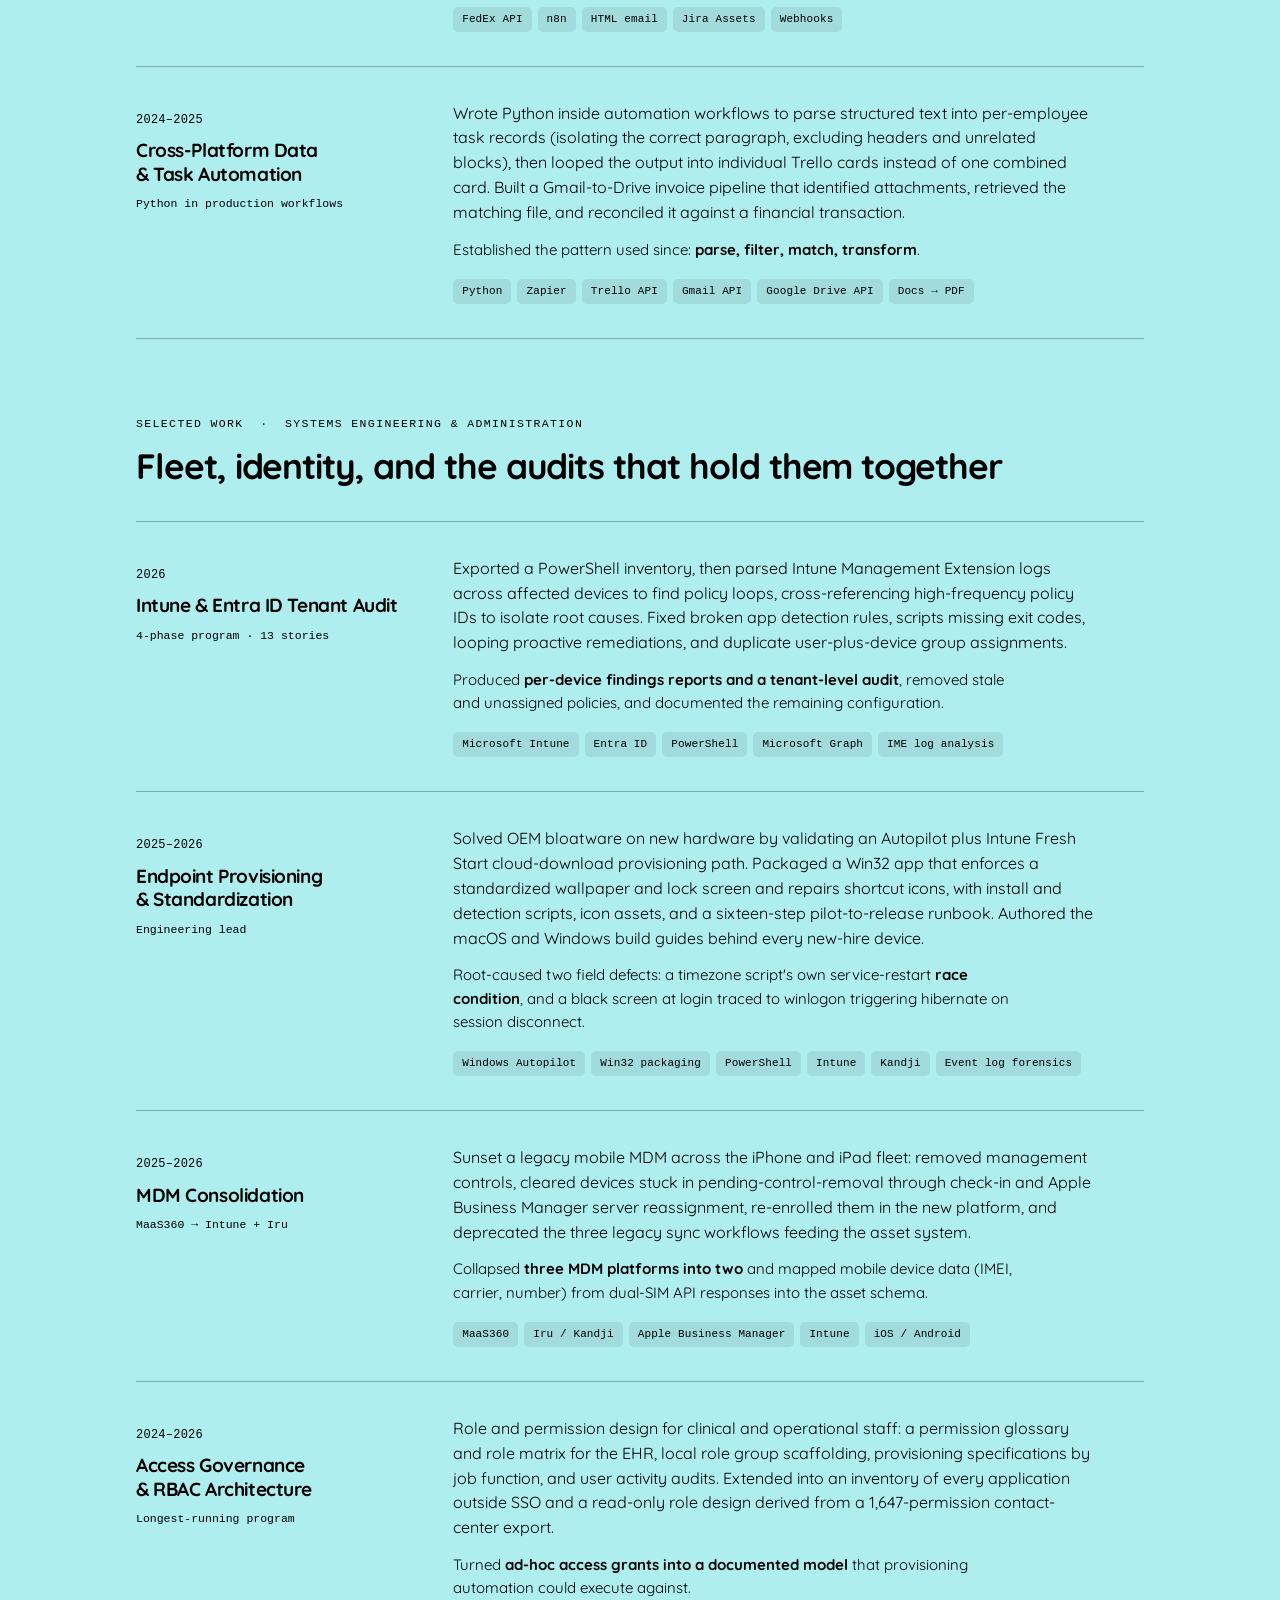
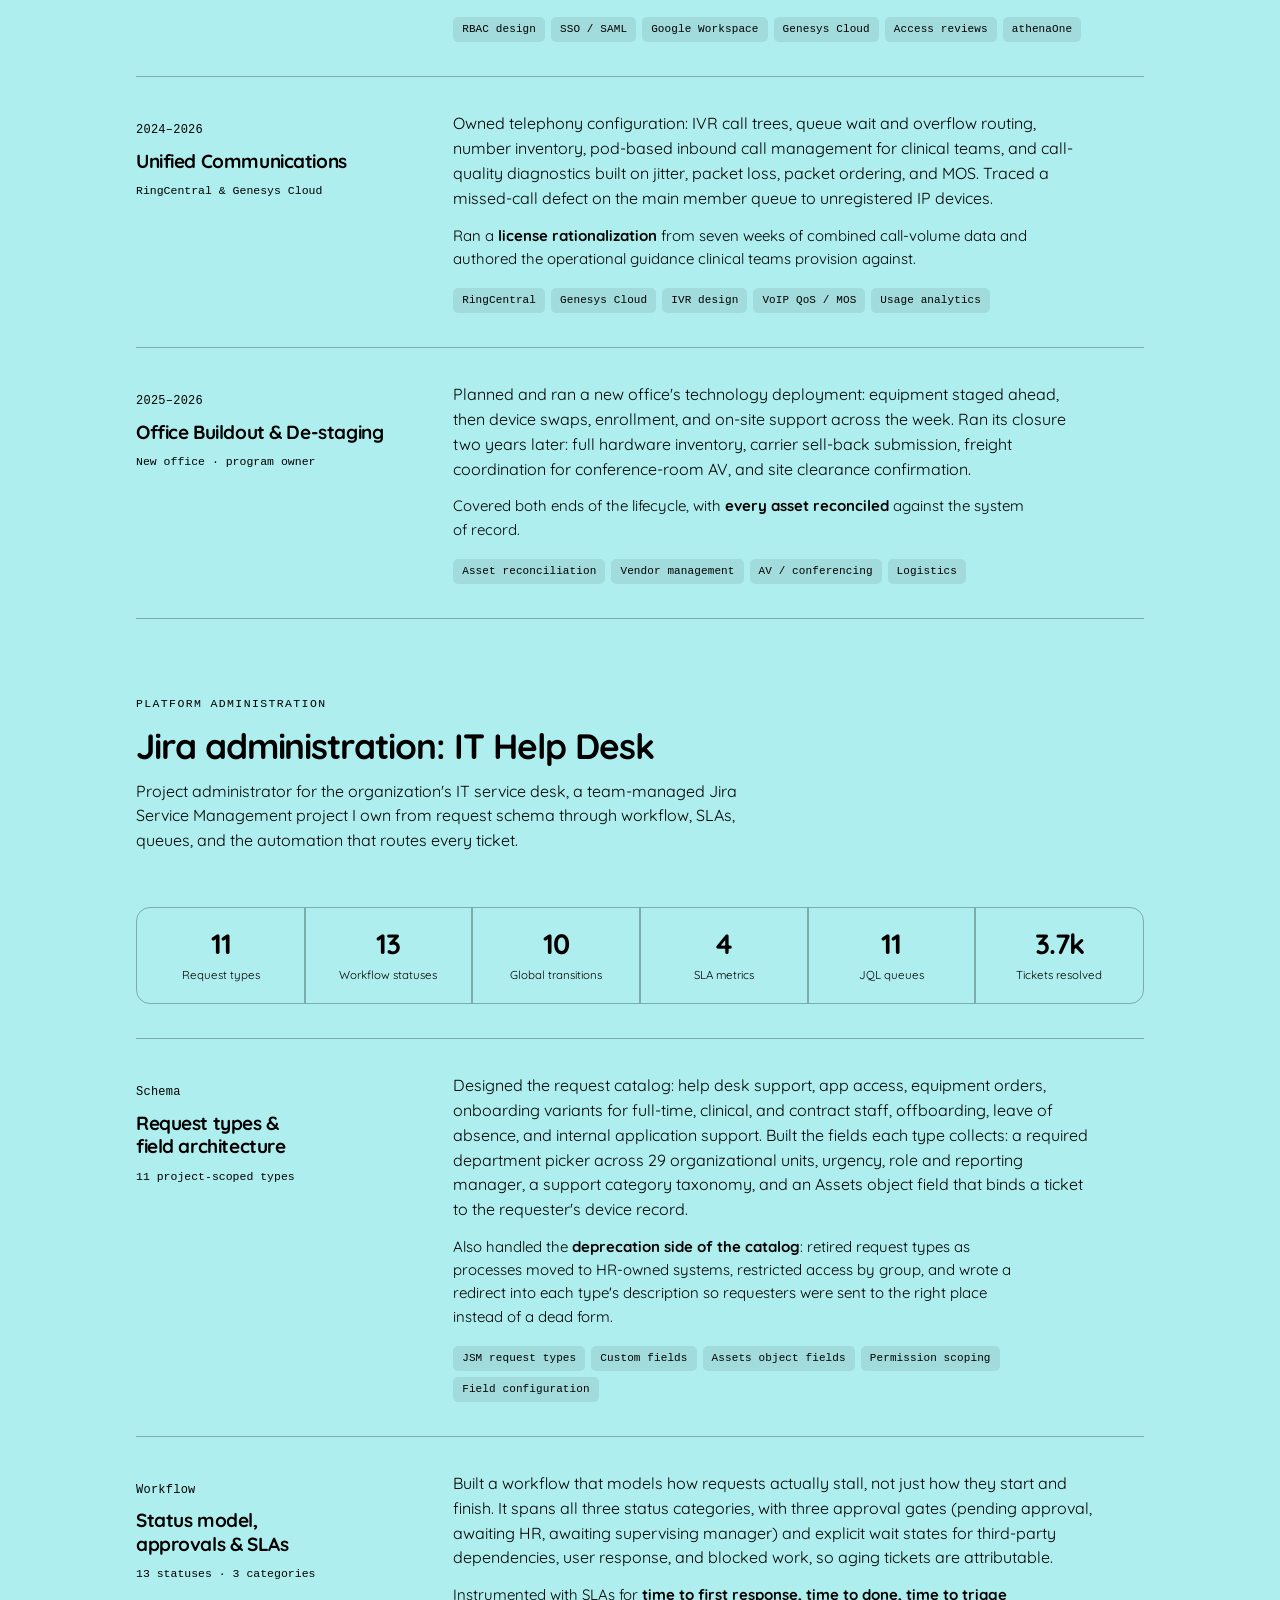
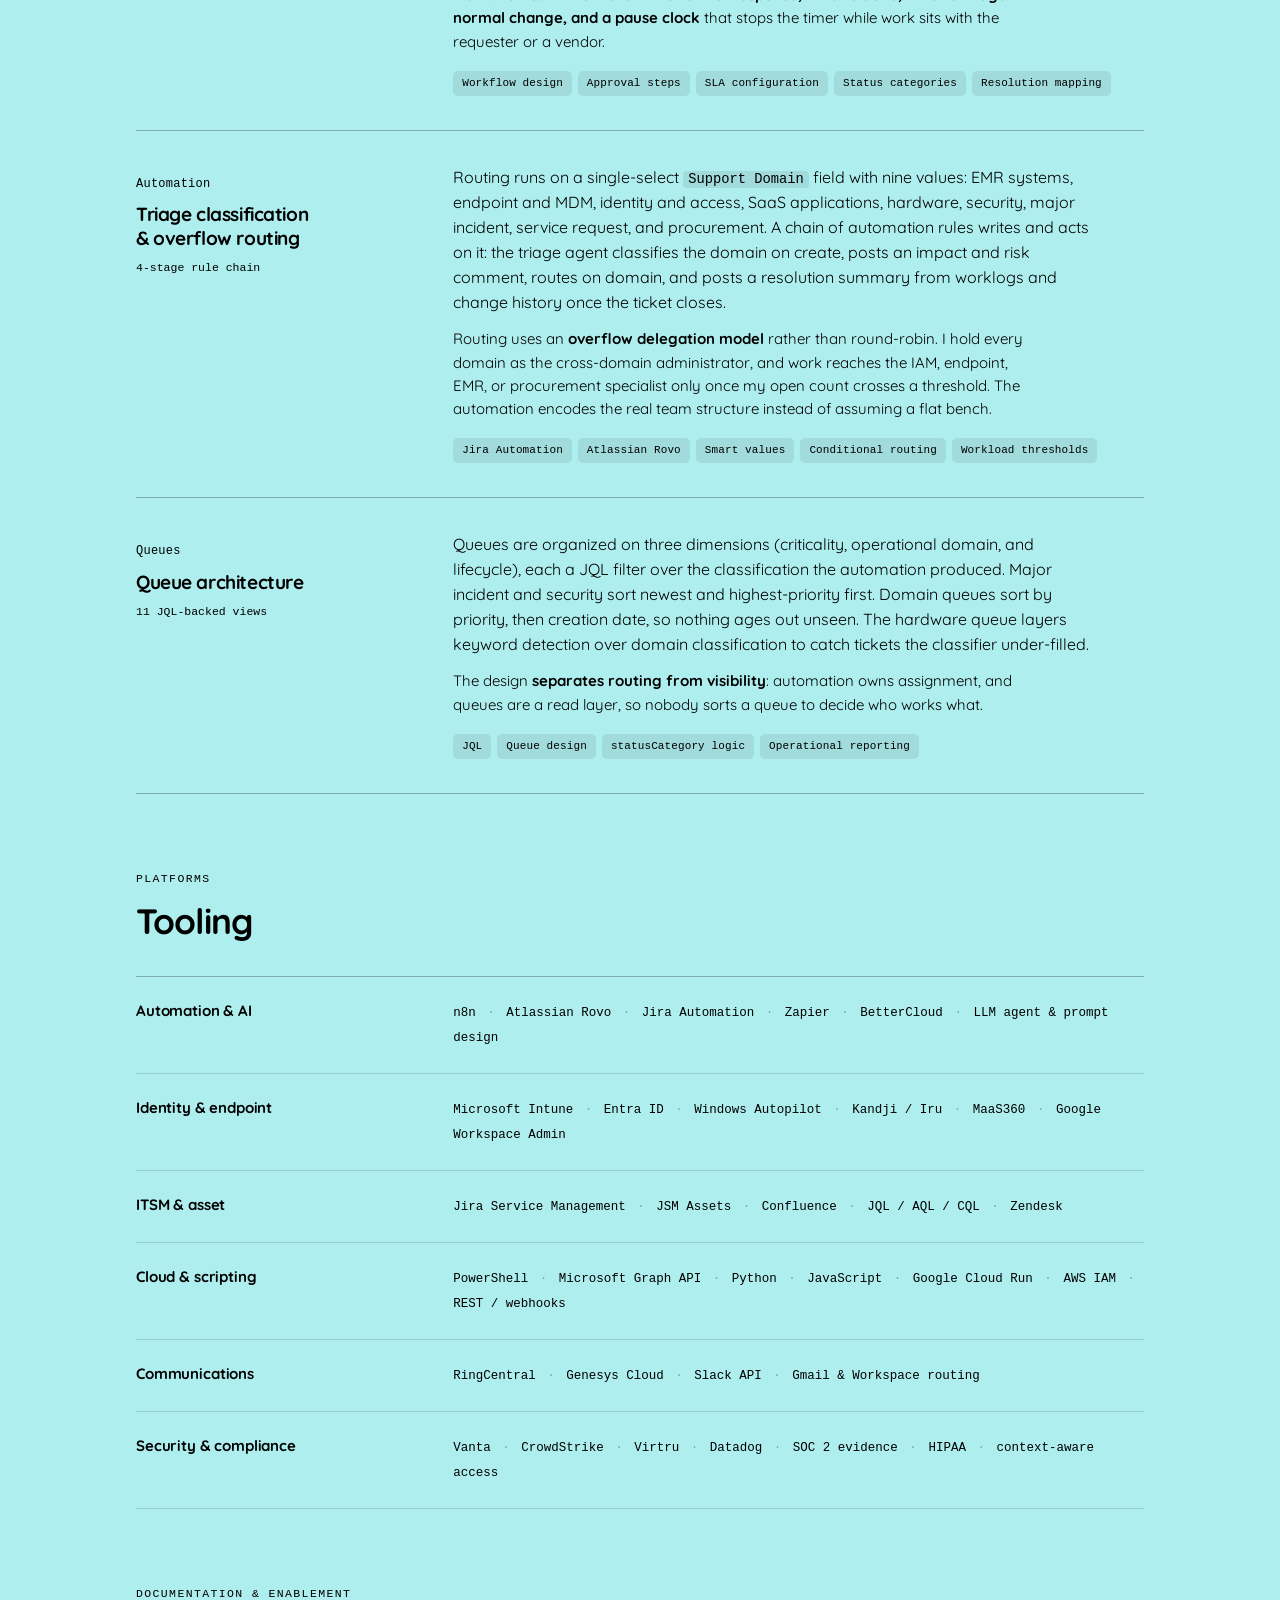
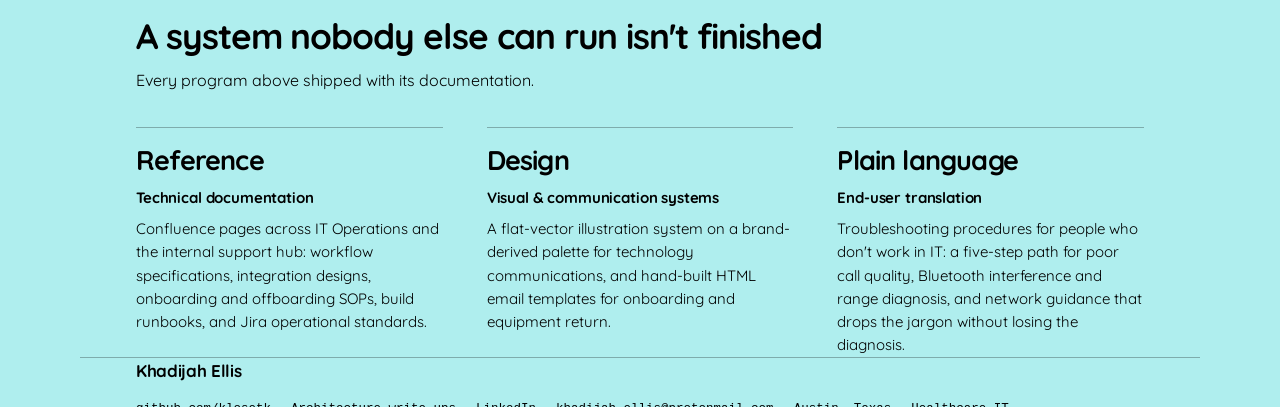
==== commit a841fdb2: "Minimal redesign: solid Morning dew page colours, Quicksand, nav bar fixed at top Co-Authored-By: Cl" ====
--- a/index.html
+++ b/index.html
@@ -1,5 +1,5 @@
 <!doctype html>
-<html lang="en">
+<html lang="en" data-page="aqua">
 <head>
 <meta charset="utf-8">
 <title>Khadijah Ellis | IT Systems Engineer &amp; Automation Architect</title>
@@ -10,31 +10,33 @@
 <meta property="og:url" content="https://klosetk.github.io/">
 <meta property="og:title" content="Khadijah Ellis | IT Systems Engineer &amp; Automation Architect">
 <meta property="og:description" content="Portfolio of Khadijah Ellis: IT automation, AI agents, identity and endpoint engineering, and Jira administration.">
-<meta property="og:image" content="https://klosetk.github.io/og-image.png">
+<meta property="og:image" content="https://klosetk.github.io/og-image.png?v=2">
 <meta property="og:image:width" content="1200">
 <meta property="og:image:height" content="630">
 <meta name="twitter:card" content="summary_large_image">
-<meta name="twitter:image" content="https://klosetk.github.io/og-image.png">
+<meta name="twitter:image" content="https://klosetk.github.io/og-image.png?v=2">
 
 <style>
+  @font-face{font-family:"Quicksand";src:url("fonts/quicksand-regular.woff2") format("woff2");font-weight:300 500;font-style:normal;font-display:swap}
+  @font-face{font-family:"Quicksand";src:url("fonts/quicksand-bold.woff2") format("woff2");font-weight:600 800;font-style:normal;font-display:swap}
   :root {
-    /* Tokyo sunrise (light) */
-    --ground:      #FFF9F4;
-    --surface:     #FFFFFF;
-    --ink:         #2A2340;
-    --ink-2:       #5A5170;
-    --ink-3:       #6F6585;
-    --hairline:    #F0DFD3;
-    --hairline-2:  #F7ECE3;
-    --accent:      #F2677B;
-    --accent-ink:  #C23B4A;
-    --chip-bg:     #FDEBDD;
-    --chip-ink:    #6B3E3A;
-    --band: linear-gradient(90deg, #FFB38A 0%, #FF8FA3 45%, #B7A6E8 75%, #8EC5E8 100%);
-    --glow: radial-gradient(60% 60% at 50% 0%, rgba(255,179,138,.35) 0%, rgba(255,143,163,.16) 45%, rgba(255,249,244,0) 100%);
-
-    --sans: system-ui, -apple-system, "Segoe UI", Helvetica, Arial, sans-serif;
-    --mono: var(--sans);
+    /* Morning dew (light) */
+    --ground:      #F0FFE0;
+    --surface:     #FAFFF5;
+    --ink:         #0A0A0A;
+    --ink-2:       #262626;
+    --ink-3:       #404040;
+    --hairline:    #D3D3D3;
+    --hairline-2:  #E6EEEE;
+    --accent:      #AFEEEE;
+    --accent-ink:  #0A5555;
+    --chip-bg:     #DDF6E0;
+    --chip-ink:    #24563A;
+    --band: linear-gradient(90deg, #AFEEEE 0%, #ADEBB3 55%, #C4C4C4 100%);
+    --glow: radial-gradient(60% 60% at 50% 0%, rgba(175,238,238,.6) 0%, rgba(173,235,179,.3) 45%, rgba(240,255,224,0) 100%);
+
+    --sans: "Quicksand", system-ui, -apple-system, "Segoe UI", Helvetica, Arial, sans-serif;
+    --mono: ui-monospace, "Roboto Mono", SFMono-Regular, Menlo, Consolas, monospace;
 
     --col: 1120px;
     --gutter: clamp(20px, 5vw, 56px);
@@ -43,36 +45,36 @@
   /* Tokyo sunset (dark) */
   @media (prefers-color-scheme: dark) {
     :root:not([data-theme="light"]) {
-      --ground:     #151022;
-      --surface:    #1E1730;
-      --ink:        #FFF1E8;
-      --ink-2:      #D9CBDC;
-      --ink-3:      #B0A2BD;
-      --hairline:   #33284A;
-      --hairline-2: #271E3B;
-      --accent:     #FF8A5B;
-      --accent-ink: #FFA67F;
-      --chip-bg:    #2A2040;
-      --chip-ink:   #D9C9E6;
-      --band: linear-gradient(90deg, #FF9A62 0%, #E8506F 40%, #9B5DE5 75%, #3D4A9E 100%);
-      --glow: radial-gradient(60% 60% at 50% 0%, rgba(232,80,111,.28) 0%, rgba(155,93,229,.14) 45%, rgba(21,16,34,0) 100%);
+      --ground:     #0F1A1B;
+      --surface:    #162324;
+      --ink:        #E8F7F6;
+      --ink-2:      #C4D6D6;
+      --ink-3:      #9DB3B3;
+      --hairline:   #2B3C3D;
+      --hairline-2: #213031;
+      --accent:     #AFEEEE;
+      --accent-ink: #AFEEEE;
+      --chip-bg:    #1D3A32;
+      --chip-ink:   #ADEBB3;
+      --band: linear-gradient(90deg, #AFEEEE 0%, #ADEBB3 55%, #C4C4C4 100%);
+      --glow: radial-gradient(60% 60% at 50% 0%, rgba(175,238,238,.22) 0%, rgba(173,235,179,.1) 45%, rgba(15,26,27,0) 100%);
     }
   }
 
   :root[data-theme="dark"] {
-    --ground:     #151022;
-    --surface:    #1E1730;
-    --ink:        #FFF1E8;
-    --ink-2:      #D9CBDC;
-    --ink-3:      #B0A2BD;
-    --hairline:   #33284A;
-    --hairline-2: #271E3B;
-    --accent:     #FF8A5B;
-    --accent-ink: #FFA67F;
-    --chip-bg:    #2A2040;
-    --chip-ink:   #D9C9E6;
-    --band: linear-gradient(90deg, #FF9A62 0%, #E8506F 40%, #9B5DE5 75%, #3D4A9E 100%);
-    --glow: radial-gradient(60% 60% at 50% 0%, rgba(232,80,111,.28) 0%, rgba(155,93,229,.14) 45%, rgba(21,16,34,0) 100%);
+    --ground:     #0F1A1B;
+    --surface:    #162324;
+    --ink:        #E8F7F6;
+    --ink-2:      #C4D6D6;
+    --ink-3:      #9DB3B3;
+    --hairline:   #2B3C3D;
+    --hairline-2: #213031;
+    --accent:     #AFEEEE;
+    --accent-ink: #AFEEEE;
+    --chip-bg:    #1D3A32;
+    --chip-ink:   #ADEBB3;
+    --band: linear-gradient(90deg, #AFEEEE 0%, #ADEBB3 55%, #C4C4C4 100%);
+    --glow: radial-gradient(60% 60% at 50% 0%, rgba(175,238,238,.22) 0%, rgba(173,235,179,.1) 45%, rgba(15,26,27,0) 100%);
   }
 
   * { box-sizing: border-box; }
@@ -107,7 +109,7 @@
   .eyebrow {
     font-family: var(--mono);
     font-size: 11.5px;
-    font-weight: 500;
+    font-weight: 400;
     letter-spacing: 0.12em;
     text-transform: uppercase;
     color: var(--ink-3);
@@ -134,7 +136,7 @@
   .roles {
     margin: 20px auto 0;
     font-size: clamp(1.0625rem, 2.3vw, 1.375rem);
-    font-weight: 500;
+    font-weight: 400;
     letter-spacing: -0.014em;
     color: var(--ink-2);
     max-width: 30ch;
@@ -153,13 +155,13 @@
   .method {
     margin: 26px auto 0;
     max-width: 66ch;
-    font-family: var(--mono);
+    font-family: var(--sans);
     font-size: 12.5px;
     line-height: 1.9;
     color: var(--ink-3);
     letter-spacing: 0.01em;
   }
-  .method b { color: var(--ink-2); font-weight: 500; }
+  .method b { color: var(--ink-2); font-weight: 400; }
   .method .arrow { color: var(--accent); padding: 0 2px; }
 
   /* ---------- Metric band ---------- */
@@ -186,14 +188,14 @@
   .metric .fig {
     display: block;
     font-size: clamp(1.75rem, 4vw, 2.4rem);
-    font-weight: 600;
+    font-weight: 700;
     letter-spacing: -0.035em;
     font-variant-numeric: tabular-nums;
     line-height: 1;
   }
   .metric .fig sup {
     font-size: 0.55em;
-    font-weight: 500;
+    font-weight: 400;
     top: -0.55em;
   }
   .metric .cap {
@@ -213,7 +215,7 @@
   .sec-head h2 {
     margin: 14px 0 0;
     font-size: clamp(1.6rem, 3.4vw, 2.2rem);
-    font-weight: 600;
+    font-weight: 700;
     letter-spacing: -0.03em;
     line-height: 1.12;
     text-wrap: balance;
@@ -236,7 +238,7 @@
   .cap-col h3 {
     margin: 0;
     font-size: 1.0625rem;
-    font-weight: 600;
+    font-weight: 700;
     letter-spacing: -0.015em;
   }
   .cap-col p {
@@ -268,7 +270,7 @@
   .row-meta h3 {
     margin: 9px 0 0;
     font-size: 1.1875rem;
-    font-weight: 600;
+    font-weight: 700;
     letter-spacing: -0.022em;
     line-height: 1.24;
     text-wrap: balance;
@@ -294,7 +296,7 @@
     max-width: 64ch;
   }
   .row-body p.result strong {
-    font-weight: 600;
+    font-weight: 700;
     color: var(--accent-ink);
   }
   .row-body code {
@@ -338,7 +340,7 @@
   }
   .stack-row dt {
     font-size: 0.9375rem;
-    font-weight: 600;
+    font-weight: 700;
     letter-spacing: -0.01em;
   }
   .stack-row dd {
@@ -361,7 +363,7 @@
   .w-item .fig {
     display: block;
     font-size: 1.6875rem;
-    font-weight: 600;
+    font-weight: 700;
     letter-spacing: -0.03em;
     font-variant-numeric: tabular-nums;
     line-height: 1.1;
@@ -369,7 +371,7 @@
   .w-item h3 {
     margin: 10px 0 0;
     font-size: 0.9375rem;
-    font-weight: 600;
+    font-weight: 700;
     letter-spacing: -0.01em;
   }
   .w-item p {
@@ -390,7 +392,7 @@
   }
   footer .name {
     font-size: 1.0625rem;
-    font-weight: 600;
+    font-weight: 700;
     letter-spacing: -0.02em;
   }
   footer .meta {
@@ -419,6 +421,8 @@
     * { animation: none !important; transition: none !important; }
   }
 </style>
+<link rel="stylesheet" href="theme.css">
+<link rel="preload" href="fonts/quicksand-regular.woff2" as="font" type="font/woff2" crossorigin>
 <link rel="stylesheet" href="site-nav.css">
 </head>
 <body>
--- a/theme.css
+++ b/theme.css
@@ -0,0 +1,48 @@
+/* Shared minimal theme: one solid Morning-dew colour per page, black Quicksand type.
+   Set the page colour with <html data-page="aqua|mint|grey">. */
+@font-face{font-family:"Quicksand";src:url("fonts/quicksand-regular.woff2") format("woff2");font-weight:300 500;font-style:normal;font-display:swap}
+@font-face{font-family:"Quicksand";src:url("fonts/quicksand-bold.woff2") format("woff2");font-weight:600 800;font-style:normal;font-display:swap}
+
+:root:root:root{
+  --ground:#AFEEEE; --surface:transparent;
+  --ink:#000; --ink-2:#000; --ink-3:#000;
+  --hairline:rgba(0,0,0,.28); --hairline-2:rgba(0,0,0,.14);
+  --accent:#000; --accent-ink:#000; --teal:#000;
+  --chip-bg:rgba(0,0,0,.08); --chip-ink:#000;
+  --band:none; --glow:none; --shadow:none;
+  --sans:"Quicksand",system-ui,-apple-system,"Segoe UI",Helvetica,Arial,sans-serif;
+  --mono:ui-monospace,"Roboto Mono",SFMono-Regular,Menlo,Consolas,monospace;
+  color-scheme:light;
+}
+:root:root:root[data-page="aqua"]{--ground:#AFEEEE}
+:root:root:root[data-page="mint"]{--ground:#ADEBB3}
+:root:root:root[data-page="grey"]{--ground:#D3D3D3}
+
+html,body{background:var(--ground)!important;color:#000}
+*{border-image:none!important;box-shadow:none!important;text-shadow:none!important}
+.hero,.sn-bar,.sn-card,.sn-drop{background:var(--ground)!important;background-image:none!important}
+h1,h2,h3,h4,strong,b,th{font-weight:700}
+a{color:#000}
+.method,p,li,td{font-family:var(--sans)}
+.metrics{background:transparent!important;gap:0!important}
+.metric{background:transparent!important;outline:1px solid var(--hairline);outline-offset:-.5px}
+.status.live{color:#000!important;border-color:#000!important}
+
+/* Navigation bar: always at the top of every page */
+.sn-static{display:none!important}
+body{padding-top:58px}
+.sn-bar{border-bottom:1px solid #000!important}
+.sn-bar .sn-inline{display:none}
+@media (min-width:1100px){
+  .sn-bar .sn-inline{display:flex;flex:1;flex-wrap:nowrap;gap:4px;min-width:0}
+  .sn-inline a{padding:6px 10px;font-size:13.5px;border-color:transparent!important;background:transparent!important;white-space:nowrap}
+  .sn-inline a:hover,.sn-inline a[aria-current="true"]{border-color:#000!important}
+  .sn-bar .sn-btn.has-chev,.sn-now{display:none!important}
+}
+.sn-bar .sn-more{flex:none}
+@media (min-width:1100px){.sn-bar .sn-inline{overflow-x:auto;scrollbar-width:none;flex:1 1 0}.sn-bar .sn-inline::-webkit-scrollbar{display:none}}
+@media (min-width:1100px){
+  .sn-bar.sn-overflow .sn-inline{display:none!important}
+  .sn-bar.sn-overflow .sn-btn.has-chev{display:inline-flex!important}
+  .sn-bar.sn-overflow .sn-now{display:block!important;flex:1}
+}
